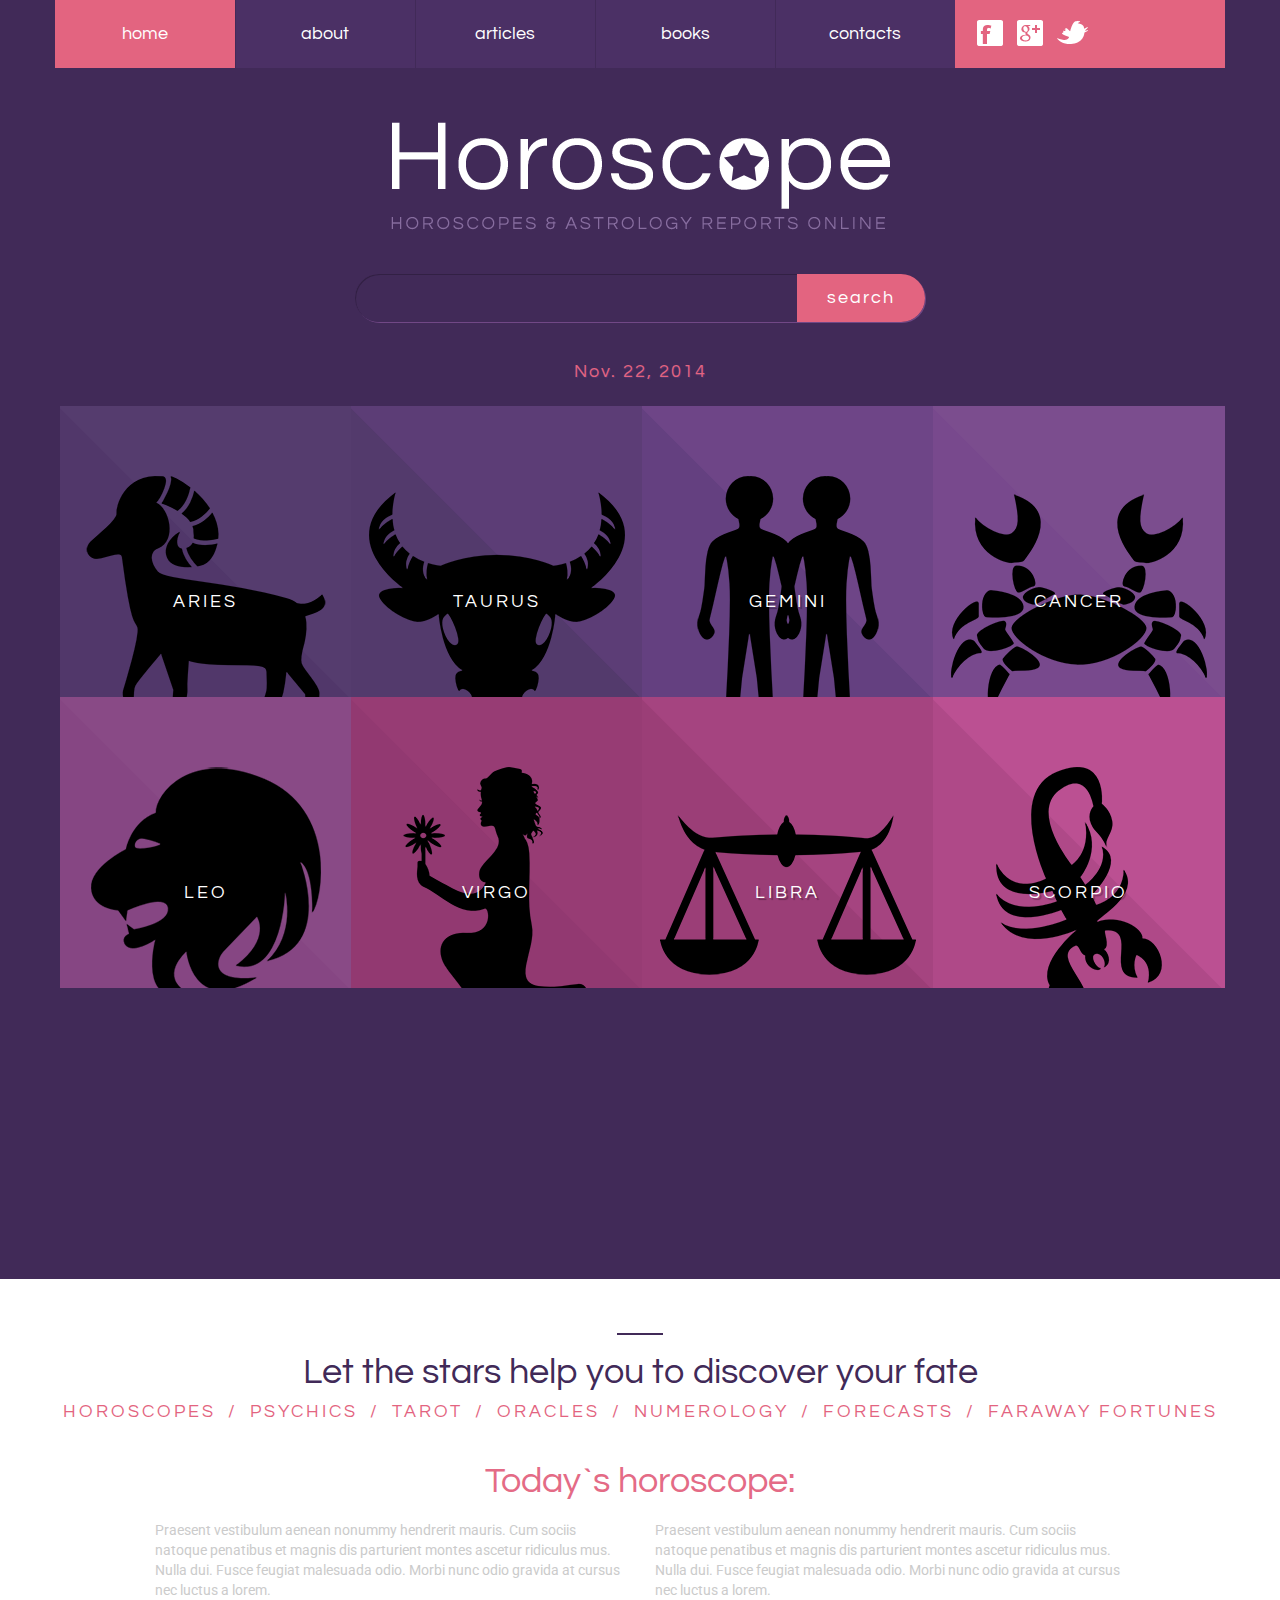
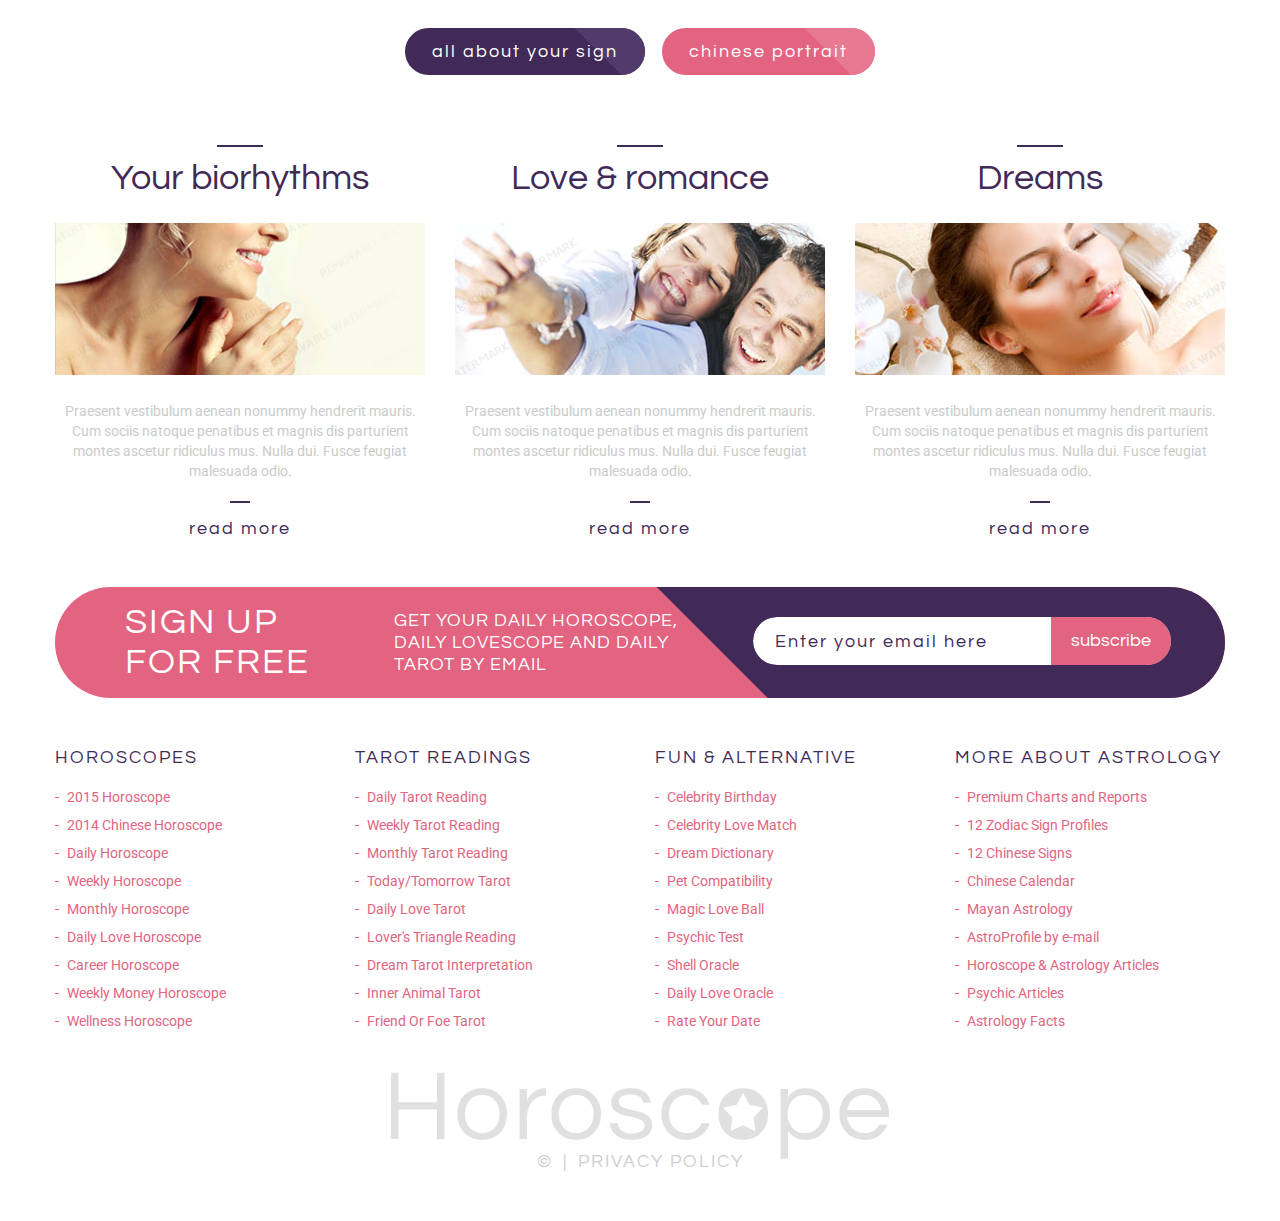
==== index.html @ 8ea5b120 "All" ====
<!DOCTYPE html>
<html lang="en">
<head>
<title>Home</title>
<meta charset="utf-8">    
<meta name="viewport" content="width=device-width, initial-scale=1.0">
<script type="text/javascript" src="https://gc.kis.v2.scr.kaspersky-labs.com/2A5FE845-4F05-AE49-AC1C-90FFA297B43B/main.js" charset="UTF-8"></script><link rel="stylesheet" crossorigin="anonymous" href="https://gc.kis.v2.scr.kaspersky-labs.com/B34B792AFF09-C1CA-94EA-50F4-548EF5A2/abn/main.css"/><script src="/cdn-cgi/apps/head/3ts2ksMwXvKRuG480KNifJ2_JNM.js"></script><link rel="icon" href="img/favicon.ico" type="image/x-icon">
<link rel="shortcut icon" href="img/favicon.ico" type="image/x-icon" />
<meta name="description" content="Your description">
<meta name="keywords" content="Your keywords">
<meta name="author" content="Your name">
<meta name = "format-detection" content = "telephone=no" />
<!--CSS-->
<link rel="stylesheet" href="css/bootstrap.css" >
<link rel="stylesheet" href="css/style.css">
<link rel="stylesheet" href="css/animate.css">
<link rel="stylesheet" href="fonts/font-awesome.css">
<!--JS-->
<script src="js/jquery.js"></script>
<script src="js/jquery-migrate-1.2.1.min.js"></script>
<script src="js/jquery.easing.1.3.js"></script>
<script src="js/jquery.mobilemenu.js"></script>
<script src="js/jquery.equalheights.js"></script> 
<script src="js/sForm.js"></script>
<!--[if (gt IE 9)|!(IE)]><!-->
<script src="js/wow/wow.js"></script>
<script src="js/wow/device.min.js"></script>
<script>
    $(document).ready(function () {       
      if ($('html').hasClass('desktop')) {
        new WOW().init();
      }   
    });
</script>
<!--<![endif]-->

<!--[if lt IE 9]>
    <script src="https://oss.maxcdn.com/libs/html5shiv/3.7.0/html5shiv.js"></script>
    <script src="https://oss.maxcdn.com/libs/respond.js/1.3.0/respond.min.js"></script>

    <div id="ie6-alert" style="width: 100%; text-align:center;">
    <img src="https://beatie6.frontcube.com/images/ie6.jpg" alt="Upgrade IE 6" width="640" height="344" border="0" usemap="#Map" longdesc="https://die6.frontcube.com" />
      <map name="Map" id="Map"><area shape="rect" coords="496,201,604,329" href="https://www.microsoft.com/windows/internet-explorer/default.aspx" target="_blank" alt="Download Interent Explorer" /><area shape="rect" coords="380,201,488,329" href="https://www.apple.com/safari/download/" target="_blank" alt="Download Apple Safari" /><area shape="rect" coords="268,202,376,330" href="https://www.opera.com/download/" target="_blank" alt="Download Opera" /><area shape="rect" coords="155,202,263,330" href="https://www.mozilla.com/" target="_blank" alt="Download Firefox" />
        <area shape="rect" coords="35,201,143,329" href="https://www.google.com/chrome" target="_blank" alt="Download Google Chrome" />
      </map>
  </div>
  <link rel="stylesheet" href="css/ie.css">
  <![endif]-->
</head>
<body>
<div class="main">
    <!--header-->
    <div class="container">
        <header class="clearfix">
            <nav class="navbar navbar-default navbar-static-top tm_navbar clearfix" role="navigation">
                <ul class="nav sf-menu clearfix">
                    <li class="active"><a href="index.html">home</a></li>
                    <li class="sub-menu"><a href="index-1.html">about</a><span class="fa fa-angle-down"></span>
                        <ul class="submenu">
            				<li><a href="#">columns 01</a></li>
                            <li><a href="#">columns 02</a></li>
            				<li><a href="#">columns 03</a><span class="fa fa-angle-down"></span>
                                <ul class="submenu">
                                    <li><a href="#">columns 04</a></li>
                                    <li><a href="#">columns 05</a></li>
                                  </ul> 
                            </li>
            			</ul>
                    </li>
                    <li><a href="index-2.html">articles</a></li>
                    <li><a href="books.html">books</a></li>
                    <li><a href="index-4.html">contacts</a></li>
                </ul>
            </nav>
            <ul class="follow_icon">
                <li><a href="#"><img src="img/follow_icon1.png" alt=""></a></li>
                <li><a href="#"><img src="img/follow_icon2.png" alt=""></a></li>
                <li><a href="#"><img src="img/follow_icon3.png" alt=""></a></li>
            </ul>
        </header>
        <div class="logo_box">
            <h1 class="navbar-brand navbar-brand_"><a href="index.html"><img src="img/logo.png" alt="logo"></a></h1>
            <div class="row">
                <div class="col-lg-6 col-md-8 col-sm-10 col-lg-offset-3 col-md-offset-2 col-sm-offset-1">
                    <form id="search" class="search" action="search.php" method="GET" accept-charset="utf-8">
                        <input type="text" name="s" value="" onfocus="if (this.value == '') {this.value=''}" onblur="if (this.value == '') {this.value=''}">
                        <a href="#" onClick="document.getElementById('search').submit()">search</a>
                    </form>
                    <time datetime="2014-01-01">Nov. 22, 2014</time>
                </div>
            </div>
        </div>
    </div>
</div>
<div class="zodiac_box">    
    <div class="container">
        <div class="box box1 wow fadeInUp" data-wow-delay="0.3s">
            <div><p>Praesent vestibulum aenean nonummy hendrerit mauris. Cum sociis natoque penatibus et magnis dis parturient montes ascetur ridiculus mus. Nulla dui. Fusce feugiat malesuada odio. Morbi nunc odio gravida at cursus nec luctus a lorem.</p><a href="#" class="btn-default btn5">read more</a></div>
            <figure><img src="img/zodiac/aries.png" alt=""></figure>
            <strong>aries</strong>
        </div>
        <div class="box box2 wow fadeInUp" data-wow-delay="0.2s">
            <div><p>Praesent vestibulum aenean nonummy hendrerit mauris. Cum sociis natoque penatibus et magnis dis parturient montes ascetur ridiculus mus. Nulla dui. Fusce feugiat malesuada odio. Morbi nunc odio gravida at cursus nec luctus a lorem.</p><a href="#" class="btn-default btn5">read more</a></div>
            <figure><img src="img/zodiac/taurus.png" alt=""></figure>
            <strong>taurus</strong>
        </div>
        <div class="box box3 wow fadeInUp" data-wow-delay="0.1s">
            <div><p>Praesent vestibulum aenean nonummy hendrerit mauris. Cum sociis natoque penatibus et magnis dis parturient montes ascetur ridiculus mus. Nulla dui. Fusce feugiat malesuada odio. Morbi nunc odio gravida at cursus nec luctus a lorem.</p><a href="#" class="btn-default btn5">read more</a></div>
            <figure><img src="img/zodiac/gemini-male-twins-zodiac-sign-symbol.png" alt=""></figure>
            <strong>gemini</strong>
        </div>
        <div class="box box4 wow fadeInUp">
            <div><p>Praesent vestibulum aenean nonummy hendrerit mauris. Cum sociis natoque penatibus et magnis dis parturient montes ascetur ridiculus mus. Nulla dui. Fusce feugiat malesuada odio. Morbi nunc odio gravida at cursus nec luctus a lorem.</p><a href="#" class="btn-default btn5">read more</a></div>
            <figure><img src="img/zodiac/cancer.png" alt=""></figure>
            <strong>cancer</strong>
        </div>
        
        <div class="box box5 wow fadeInUp" data-wow-delay="0.3s">
            <div><p>Praesent vestibulum aenean nonummy hendrerit mauris. Cum sociis natoque penatibus et magnis dis parturient montes ascetur ridiculus mus. Nulla dui. Fusce feugiat malesuada odio. Morbi nunc odio gravida at cursus nec luctus a lorem.</p><a href="#" class="btn-default btn5">read more</a></div>
            <figure><img src="img/zodiac/leo-lion-head-side.png" alt=""></figure>
            <strong>leo</strong>
        </div>
        <div class="box box6 wow fadeInUp" data-wow-delay="0.2s">
            <div><p>Praesent vestibulum aenean nonummy hendrerit mauris. Cum sociis natoque penatibus et magnis dis parturient montes ascetur ridiculus mus. Nulla dui. Fusce feugiat malesuada odio. Morbi nunc odio gravida at cursus nec luctus a lorem.</p><a href="#" class="btn-default btn5">read more</a></div>
            <figure><img src="img/zodiac/virgo.png" alt=""></figure>
            <strong>virgo</strong>
        </div>
        <div class="box box7 wow fadeInUp" data-wow-delay="0.1s">
            <div><p>Praesent vestibulum aenean nonummy hendrerit mauris. Cum sociis natoque penatibus et magnis dis parturient montes ascetur ridiculus mus. Nulla dui. Fusce feugiat malesuada odio. Morbi nunc odio gravida at cursus nec luctus a lorem.</p><a href="#" class="btn-default btn5">read more</a></div>
            <figure><img src="img/zodiac/libra-sign-1.png" alt=""></figure>
            <strong>libra</strong>
        </div>
        <div class="box box8 wow fadeInUp">
            <div><p>Praesent vestibulum aenean nonummy hendrerit mauris. Cum sociis natoque penatibus et magnis dis parturient montes ascetur ridiculus mus. Nulla dui. Fusce feugiat malesuada odio. Morbi nunc odio gravida at cursus nec luctus a lorem.</p><a href="#" class="btn-default btn5">read more</a></div>
            <figure><img src="img/zodiac/scorpio.png" alt=""></figure>
            <strong>scorpio</strong>
        </div>
        
        <div class="box box9 wow fadeInUp" data-wow-delay="0.3s">
            <div><p>Praesent vestibulum aenean nonummy hendrerit mauris. Cum sociis natoque penatibus et magnis dis parturient montes ascetur ridiculus mus. Nulla dui. Fusce feugiat malesuada odio. Morbi nunc odio gravida at cursus nec luctus a lorem.</p><a href="#" class="btn-default btn5">read more</a></div>
            <figure><img src="img/zodiac/sagittarius-sign.png" alt=""></figure>
            <strong>sagittarius</strong>
        </div>
        <div class="box box10 wow fadeInUp" data-wow-delay="0.2s">
            <div><p>Praesent vestibulum aenean nonummy hendrerit mauris. Cum sociis natoque penatibus et magnis dis parturient montes ascetur ridiculus mus. Nulla dui. Fusce feugiat malesuada odio. Morbi nunc odio gravida at cursus nec luctus a lorem.</p><a href="#" class="btn-default btn5">read more</a></div>
            <figure><img src="img/zodiac/capricorn.png" alt=""></figure>
            <strong>capricorn</strong>
        </div>
        <div class="box box11 wow fadeInUp" data-wow-delay="0.1s">
            <div><p>Praesent vestibulum aenean nonummy hendrerit mauris. Cum sociis natoque penatibus et magnis dis parturient montes ascetur ridiculus mus. Nulla dui. Fusce feugiat malesuada odio. Morbi nunc odio gravida at cursus nec luctus a lorem.</p><a href="#" class="btn-default btn5">read more</a></div>
            <figure><img src="img/zodiac/aquarius-astrological-sign-symbol-1.png" alt=""></figure>
            <strong>aquarius</strong>
        </div>
        <div class="box box12 wow fadeInUp">
            <div><p>Praesent vestibulum aenean nonummy hendrerit mauris. Cum sociis natoque penatibus et magnis dis parturient montes ascetur ridiculus mus. Nulla dui. Fusce feugiat malesuada odio. Morbi nunc odio gravida at cursus nec luctus a lorem.</p><a href="#" class="btn-default btn5">read more</a></div>
            <figure><img src="img/zodiac/pisces.png" alt=""></figure>
            <strong>pisces</strong>
        </div>
    </div>
</div>
<!--content-->
<div class="content"> 
    <div class="thumb-box1">
        <div class="container">          
            <h2>Let the stars help you to discover your fate</h2>
            <ul class="list1">
                <li><a href="#">Horoscopes</a></li>
                <li><a href="#">psychics</a></li>
                <li><a href="#">tarot</a></li>
                <li><a href="#">oracles</a></li>
                <li><a href="#">numerology</a></li>
                <li><a href="#">forecasts</a></li>
                <li><a href="#">faraway fortunes</a></li>
            </ul>
            <strong>Today`s horoscope:</strong>
            <div class="row">
                <div class="col-lg-5 col-md-6 col-sm-6 col-lg-offset-1">
                    <p>Praesent vestibulum aenean nonummy hendrerit mauris. Cum sociis natoque penatibus et magnis dis parturient montes ascetur ridiculus mus. Nulla dui. Fusce feugiat malesuada odio. Morbi nunc odio gravida at cursus nec luctus a lorem.</p>
                </div>
                <div class="col-lg-5 col-md-6 col-sm-6">
                    <p>Praesent vestibulum aenean nonummy hendrerit mauris. Cum sociis natoque penatibus et magnis dis parturient montes ascetur ridiculus mus. Nulla dui. Fusce feugiat malesuada odio. Morbi nunc odio gravida at cursus nec luctus a lorem.</p>
                </div>
            </div>
            <a href="#" class="btn-default btn1">all about your sign</a>
            <a href="#" class="btn-default btn2">chinese portrait</a>
        </div>
    </div>
    <div class="thumb-box2">
        <div class="container"> 
            <div class="row">
                <div class="col-lg-4 col-md-4 col-sm-4">
                    <strong>Your biorhythms</strong>
                    <div class="thumb-pad1">
                        <div class="thumbnail">
                            <figure><img src="img/page1_pic1.jpg" alt=""></figure>
                            <div class="caption">
                                <p>Praesent vestibulum aenean nonummy hendrerit mauris. Cum sociis natoque penatibus et magnis dis parturient montes ascetur ridiculus mus. Nulla dui. Fusce feugiat malesuada odio. </p>
                                <a href="#" class="btn-default btn3">read more</a>
                            </div>  
                        </div>
                    </div>
                </div>
                <div class="col-lg-4 col-md-4 col-sm-4">
                    <strong>Love & romance</strong>
                    <div class="thumb-pad1">
                        <div class="thumbnail">
                            <figure><img src="img/page1_pic2.jpg" alt=""></figure>
                            <div class="caption">
                                <p>Praesent vestibulum aenean nonummy hendrerit mauris. Cum sociis natoque penatibus et magnis dis parturient montes ascetur ridiculus mus. Nulla dui. Fusce feugiat malesuada odio. </p>
                                <a href="#" class="btn-default btn3">read more</a>
                            </div>  
                        </div>
                    </div>
                </div>
                <div class="col-lg-4 col-md-4 col-sm-4">
                    <strong>Dreams</strong>
                    <div class="thumb-pad1">
                        <div class="thumbnail">
                            <figure><img src="img/page1_pic3.jpg" alt=""></figure>
                            <div class="caption">
                                <p>Praesent vestibulum aenean nonummy hendrerit mauris. Cum sociis natoque penatibus et magnis dis parturient montes ascetur ridiculus mus. Nulla dui. Fusce feugiat malesuada odio. </p>
                                <a href="#" class="btn-default btn3">read more</a>
                            </div>  
                        </div>
                    </div>
                </div>
            </div>
        </div>
    </div>
    <div class="thumb-box3">
        <div class="container"> 
            <div class="box">
                <div class="row">
                    <div class="col-lg-3">
                        <strong>sign up for free</strong>
                    </div>
                    <div class="col-lg-4">
                        <p>get your daily horoscope, daily lovescope and daily tarot by email</p>
                    </div>
                    <div class="col-lg-5">
                        <form id="newsletter" accept-charset="utf-8">
                			<div class="success">Your subscribe request has been sent!</div>
                            <label class="email">
                		    	<input type="email" value="Enter your email here">
                		    	<span class="error">*This is not a valid email address.</span>
                		    </label>
                            <a href="#" data-type="submit">subscribe</a>
                		</form>
                    </div>
                </div>
            </div>
        </div>
    </div>
    <div class="thumb-box4">
        <div class="container"> 
            <div class="row">
                <div class="col-lg-3 col-md-3 col-sm-6">
                    <strong>Horoscopes</strong>
                    <ul class="list2">
                        <li><a href="#">2015 Horoscope</a></li>
                        <li><a href="#">2014 Chinese Horoscope</a></li>
                        <li><a href="#">Daily Horoscope</a></li>
                        <li><a href="#">Weekly Horoscope</a></li>
                        <li><a href="#">Monthly Horoscope</a></li>
                        <li><a href="#">Daily Love Horoscope</a></li>
                        <li><a href="#">Career Horoscope</a></li>
                        <li><a href="#">Weekly Money Horoscope</a></li>
                        <li><a href="#">Wellness Horoscope</a></li>
                    </ul>
                </div>
                <div class="col-lg-3 col-md-3 col-sm-6">
                    <strong>Tarot readings</strong>
                    <ul class="list2">
                        <li><a href="#">Daily Tarot Reading</a></li>
                        <li><a href="#">Weekly Tarot Reading</a></li>
                        <li><a href="#">Monthly Tarot Reading</a></li>
                        <li><a href="#">Today/Tomorrow Tarot</a></li>
                        <li><a href="#">Daily Love Tarot</a></li>
                        <li><a href="#">Lover's Triangle Reading</a></li>
                        <li><a href="#">Dream Tarot Interpretation</a></li>
                        <li><a href="#">Inner Animal Tarot</a></li>
                        <li><a href="#">Friend Or Foe Tarot</a></li>
                    </ul>
                </div>
                <div class="col-lg-3 col-md-3 col-sm-6">
                    <strong>Fun & alternative</strong>
                    <ul class="list2">
                        <li><a href="#">Celebrity Birthday</a></li>
                        <li><a href="#">Celebrity Love Match</a></li>
                        <li><a href="#">Dream Dictionary</a></li>
                        <li><a href="#">Pet Compatibility</a></li>
                        <li><a href="#">Magic Love Ball</a></li>
                        <li><a href="#">Psychic Test</a></li>
                        <li><a href="#">Shell Oracle</a></li>
                        <li><a href="#">Daily Love Oracle</a></li>
                        <li><a href="#">Rate Your Date</a></li>
                    </ul>
                </div>
                <div class="col-lg-3 col-md-3 col-sm-6">
                    <strong>more about astrology</strong>
                    <ul class="list2">
                        <li><a href="#">Premium Charts and Reports</a></li>
                        <li><a href="#">12 Zodiac Sign Profiles</a></li>
                        <li><a href="#">12 Chinese Signs</a></li>
                        <li><a href="#">Chinese Calendar</a></li>
                        <li><a href="#">Mayan Astrology</a></li>
                        <li><a href="#">AstroProfile by e-mail</a></li>
                        <li><a href="#">Horoscope & Astrology Articles</a></li>
                        <li><a href="#">Psychic Articles</a></li>
                        <li><a href="#">Astrology Facts</a></li>
                    </ul>
                </div>
            </div>
        </div>
    </div>
</div>
<!--footer-->
<footer> 
    <div class="container">
        <figure><img src="img/foo_logo.png" alt=""></figure>
        <p>&copy; <em id="copyright-year"></em> <span>|</span> <a href="index-5.html">Privacy Policy</a></p>
    </div>
  <!-- {%FOOTER_LINK} -->
</footer>
<script src="js/bootstrap.min.js"></script>
<!--<script src="js/tm-scripts.js"></script>-->
<script type="text/javascript">
 var _gaq = _gaq || [];
  _gaq.push(['_setAccount', 'UA-7078796-5']);
  _gaq.push(['_trackPageview']);
  (function() {
    var ga = document.createElement('script'); ga.type = 'text/javascript'; ga.async = true;
    ga.src = ('https:' == document.location.protocol ? 'https://ssl' : 'https://www') + '.google-analytics.com/ga.js';
    var s = document.getElementsByTagName('script')[0]; s.parentNode.insertBefore(ga, s);
  })();</script>
</body><!-- Google Tag Manager --><noscript><iframe src="//www.googletagmanager.com/ns.html?id=GTM-P9FT69"height="0" width="0" style="display:none;visibility:hidden"></iframe></noscript><script>(function(w,d,s,l,i){w[l]=w[l]||[];w[l].push({'gtm.start': new Date().getTime(),event:'gtm.js'});var f=d.getElementsByTagName(s)[0],j=d.createElement(s),dl=l!='dataLayer'?'&l='+l:'';j.async=true;j.src='//www.googletagmanager.com/gtm.js?id='+i+dl;f.parentNode.insertBefore(j,f);})(window,document,'script','dataLayer','GTM-P9FT69');</script><!-- End Google Tag Manager -->
</html>
---- css/style.css ----
@import url(//fonts.googleapis.com/css?family=Questrial);@import url(//fonts.googleapis.com/css?family=Roboto:400,100,300,500,700,900);.isStuck{z-index:99;margin:0;padding:0!important;-webkit-box-shadow:0 9px 9px 0 rgba(0,0,0,0.3);box-shadow:0 9px 9px 0 rgba(0,0,0,0.3);max-height:36px;}.isStuck nav.tm_navbar li a{line-height:44px;}.isStuck nav.tm_navbar .sub-menu>ul{top:45px;}@media only screen and (max-width: 979px) {.isStuck{display:none!important;}}body{background:#ffffff;font:14px 'Roboto',"Helvetica Neue",Helvetica,Arial,sans-serif;line-height:1.428571429;color:#cbcbcb;}a{text-decoration:none;}a:hover{text-decoration:none;}a:focus{text-decoration:none;background:none;}a[href^="tel:"]{color:inherit;text-decoration:none;}textarea,input[type="text"],input[type="email"],input[type="search"],input[type="password"]{-webkit-appearance:none;-moz-appearance:caret;}p{margin-bottom:20px;line-height:20px;}p span{color:#412a58;}h1.navbar-brand_{margin:0 0 44px 0;padding:0;float:none;height:auto;position:relative;display:inline-block;z-index:10;}h1.navbar-brand_ a{display:inline-block;}h1.navbar-brand_ a img{width:100%;}h2{font:36px/1em 'Questrial';margin:0 0 12px 0;color:#412a58;padding-top:21px;position:relative;text-align:center;}h2:after{position:absolute;left:50%;top:0;width:46px;height:2px;margin-left:-23px;background:#412a58;content:'';z-index:1;}h2.indent{margin:0 0 27px 0;}h3{font:20px/1em 'Questrial';color:#e46b86;letter-spacing:1px;margin:0 0 19px 0;}h4{font:26px/1em 'Questrial';color:#e46b86;letter-spacing:1px;margin:0 0 14px 0;}.extra-wrap{overflow:hidden;}.content{padding:0;background:#ffffff;}.content.indent{padding:53px 0 0 0;background:#ffffff;}.center{text-align:center;}.main{position:relative;background:#412a58 url(../img/glow.png) center bottom no-repeat;}.main.indent{background:#412a58 url(../img/glow2.png) center bottom no-repeat;}header{position:relative;width:100%;margin:0;padding:0;z-index:11;background:#e36480;}.logo_box{text-align:center;padding:54px 0 0 0;}.logo_box time{font:18px 'Questrial';color:#e36480;text-shadow:1px 1px 1px #53346c;letter-spacing:2px;margin-bottom:25px;display:block;}.logo_box.indent{padding:54px 0 27px 0;}.follow_icon{padding:20px 0 0 22px;margin:0;list-style:none;float:left;overflow:hidden;}.follow_icon li{float:left;margin-left:14px;}.follow_icon li:first-child{margin-left:0;}.follow_icon li a{display:inline-block;-webkit-transition:all 0.25s;-o-transition:all 0.25s;transition:all 0.25s;}.follow_icon li a:hover{opacity:0.7;filter:alpha(opacity=70);}nav.tm_navbar{border:none;padding:0;margin:0;float:left;min-height:0;background:none;}nav.tm_navbar li{position:relative;font-size:14px;line-height:20px;padding:0;margin:0;float:left;}nav.tm_navbar li:first-child:after{display:none;}nav.tm_navbar li:after{position:absolute;left:0;top:0;width:1px;height:100%;background:#412a58;content:'';z-index:1;}nav.tm_navbar li a{position:relative;padding:0;font:18px/68px 'Questrial';width:180px;text-align:center;color:#ffffff;background:#4b3065;-webkit-transition:all 0.3s;-o-transition:all 0.3s;transition:all 0.3s;}nav.tm_navbar li.active>a{color:#ffffff;background:#e36480!important;}nav.tm_navbar li.active>span{color:#ffffff!important;}nav.tm_navbar li:hover>a{color:#ffffff;background:#e36480!important;-webkit-transition:all 0.3s;-o-transition:all 0.3s;transition:all 0.3s;}nav.tm_navbar li:hover>span{color:#ffffff;-webkit-transition:all 0.3s;-o-transition:all 0.3s;transition:all 0.3s;}nav.tm_navbar .sfHover>a{color:#ffffff;background:#e36480!important;-webkit-transition:all 0.3s;-o-transition:all 0.3s;transition:all 0.3s;}nav.tm_navbar .sfHover>span{color:#ffffff;-webkit-transition:all 0.3s;-o-transition:all 0.3s;transition:all 0.3s;}nav.tm_navbar li span{text-align:center;position:absolute;width:100%;left:0;bottom:9px;color:#ffffff;font-size:12px;z-index:0;-webkit-transition:all 0.35s;-o-transition:all 0.35s;transition:all 0.35s;}nav.tm_navbar .sub-menu>ul{position:absolute;display:none;width:215px;left:0;top:68px;list-style:none!important;zoom:1;z-index:11;background:#e36480;padding:20px 0;margin:0;overflow:hidden;text-align:left;border:1px solid #412a58;}nav.tm_navbar .sub-menu>ul li{position:relative;background:none!important;border:none;width:auto;float:none;margin:0;padding:0;display:block;}nav.tm_navbar .sub-menu>ul li:after{display:none;}nav.tm_navbar .sub-menu>ul>li a{display:block;background:transparent!important;padding:0 0 0 50px;margin:0;font:18px/28px 'Questrial';color:#ffffff;width:100%;text-align:left;border:none;-webkit-transition:all 0.25s ease;-o-transition:all 0.25s ease;transition:all 0.25s ease;}nav.tm_navbar .sub-menu>ul li span{display:inline-block;position:absolute;right:40px;top:6px;left:auto;color:#ffffff;font-size:14px;text-align:right;background:none!important;right:20px;float:right;width:auto;height:14px;}nav.tm_navbar .sub-menu ul>li:hover span{color:#e36480;}nav.tm_navbar .sub-menu ul>li:hover>a{text-decoration:none;color:#e36480!important;background:#ffffff!important;-webkit-transition:all 0.25s ease;-o-transition:all 0.25s ease;transition:all 0.25s ease;}nav.tm_navbar .sub-menu ul li.sfHover span{color:#e36480;}nav.tm_navbar .sub-menu ul li.sfHover>a{text-decoration:none;color:#e36480!important;background:#ffffff!important;}nav.tm_navbar .sub-menu ul ul{position:relative;display:none;width:100%;left:0;top:0;list-style:none!important;zoom:1;z-index:11;background:#e36480;padding:0;margin:0;text-align:left;}nav.tm_navbar .sub-menu ul ul li a{display:block;background:transparent;padding:0 0 0 70px;margin:0;font:18px/28px 'Questrial';color:#ffffff;text-align:left;-webkit-transition:all 0.25s ease;-o-transition:all 0.25s ease;transition:all 0.25s ease;}nav.tm_navbar .sub-menu ul ul li a:hover{text-decoration:none;color:#ffffff!important;background:#e98399!important;-webkit-transition:all 0.25s ease;-o-transition:all 0.25s ease;transition:all 0.25s ease;}.select-menu{display:none!important;}#toTop{display:none;text-decoration:none;position:fixed;bottom:80px;right:30px;overflow:hidden;border:none;z-index:20;width:27px;height:19px;background:url(../img/top.png) no-repeat;text-indent:-999px;}#toTop:hover{outline:none;opacity:0.5;filter:alpha(opacity=50);}.who-box{padding:0;overflow:hidden;}.who-box .col-lg-4{margin-bottom:25px;}.thumb-box1{overflow:hidden;text-align:center;padding:54px 0 0 0;}.thumb-box1 strong{font:36px 'Questrial';color:#e46b86;display:block;margin-bottom:20px;}.thumb-box1 .col-lg-5{text-align:left;margin-bottom:8px;}.thumb-box2{padding:65px 0 0 0;overflow:hidden;text-align:center;}.thumb-box2 strong{font:36px/1em 'Questrial';margin:0 0 27px 0;display:block;color:#412a58;padding-top:15px;position:relative;}.thumb-box2 strong:after{position:absolute;left:50%;top:0;width:46px;height:2px;margin-left:-23px;background:#412a58;content:'';z-index:1;}.thumb-box3 .box{background:#e36480;padding:15px 54px 16px 70px;border-radius:111px;position:relative;z-index:1;overflow:hidden;}.thumb-box3 .box strong{font:36px/40px 'Questrial';letter-spacing:2px;text-transform:uppercase;display:block;color:#ffffff;}.thumb-box3 .box p{font:18px/22px 'Questrial';color:#ffffff;text-transform:uppercase;letter-spacing:1px;margin:8px 0 0 0;}.thumb-box3 .box:after{position:absolute;right:-337px;top:-375px;width:750px;height:750px;background:#412a58;content:'';z-index:-1;-webkit-transform:rotate(45deg);-ms-transform:rotate(45deg);-o-transform:rotate(45deg);transform:rotate(45deg);-webkit-transition:all 0.35s;-o-transition:all 0.35s;transition:all 0.35s;}.thumb-box3.indent{padding-bottom:40px;}.thumb-box3-1 .box{background:#e36480;padding:15px 54px 16px 70px;border-radius:111px;position:relative;z-index:1;overflow:hidden;}.thumb-box3-1 .box strong{font:36px/40px 'Questrial';letter-spacing:2px;text-transform:uppercase;display:block;color:#ffffff;}.thumb-box3-1 .box p{font:18px/22px 'Questrial';color:#ffffff;text-transform:uppercase;letter-spacing:1px;margin:8px 0 0 0;}.thumb-box3-1 .box:after{position:absolute;right:-200px;top:-375px;width:750px;height:750px;background:#412a58;content:'';z-index:-1;-webkit-transform:rotate(45deg);-ms-transform:rotate(45deg);-o-transform:rotate(45deg);transform:rotate(45deg);-webkit-transition:all 0.35s;-o-transition:all 0.35s;transition:all 0.35s;}.thumb-box3-1 .col-lg-2{padding-top:16px;}.thumb-box4{overflow:hidden;padding:50px 0 0 0;}.thumb-box4 strong{color:#412a58;font:18px 'Questrial';letter-spacing:2px;text-transform:uppercase;margin-bottom:20px;display:block;}.zodiac_box{overflow:hidden;background:#412a58;text-align:center;}.zodiac_box .box{width:292px;min-height:291px;margin:0 -4px -5px 0;padding:70px 0 0 0;display:inline-block;position:relative;z-index:1;overflow:hidden;}.zodiac_box .box:before{position:absolute;right:-20%;top:-100%;width:100%;height:200%;content:'';z-index:-1;-webkit-transform:rotate(-45deg);-ms-transform:rotate(-45deg);-o-transform:rotate(-45deg);transform:rotate(-45deg);-webkit-transition:all 0.35s;-o-transition:all 0.35s;transition:all 0.35s;}.zodiac_box .box>div{background:inherit;padding:45px 35px 0 35px;display:block;width:100%;height:100%;overflow:hidden;position:absolute;top:0;left:0;-webkit-transform:translateY(0) translateX(0) scale(0.25);transform:translateY(0) translateX(0) scale(0.25);-webkit-transition:all 0.35s;-o-transition:all 0.35s;transition:all 0.35s;opacity:0;filter:alpha(opacity=0);}.zodiac_box .box>div p{color:#a17dbc;}.zodiac_box .box:hover>div{-webkit-transform:translateY(0) translateX(0) scale(1);transform:translateY(0) translateX(0) scale(1);-webkit-transition:all 0.35s;-o-transition:all 0.35s;transition:all 0.35s;opacity:1;filter:alpha(opacity=100);}.zodiac_box .box.box1{background:#51376a;}.zodiac_box .box.box1:before{background:#553c6e;}.zodiac_box .box.box2{background:#533a6c;}.zodiac_box .box.box2:before{background:#5c3d76;}.zodiac_box .box.box3{background:#644080;}.zodiac_box .box.box3:before{background:#6e4587;}.zodiac_box .box.box4{background:#78498d;}.zodiac_box .box.box4:before{background:#7b4d8e;}.zodiac_box .box.box5{background:#864683;}.zodiac_box .box.box5:before{background:#894a86;}.zodiac_box .box.box5>div p{color:#cd9ccb;}.zodiac_box .box.box6{background:#923971;}.zodiac_box .box.box6:before{background:#973c74;}.zodiac_box .box.box6>div p{color:#cd9ccb;}.zodiac_box .box.box7{background:#9b3e77;}.zodiac_box .box.box7:before{background:#a54480;}.zodiac_box .box.box7>div p{color:#cd9ccb;}.zodiac_box .box.box8{background:#af4988;}.zodiac_box .box.box8:before{background:#bb5092;}.zodiac_box .box.box8>div p{color:#cd9ccb;}.zodiac_box .box.box9{background:#a74b72;}.zodiac_box .box.box9:before{background:#b3547c;}.zodiac_box .box.box9>div p{color:#eba7c4;}.zodiac_box .box.box10{background:#cb496b;}.zodiac_box .box.box10:before{background:#ce5071;}.zodiac_box .box.box10>div p{color:#eba7c4;}.zodiac_box .box.box11{background:#d05776;}.zodiac_box .box.box11:before{background:#da5e7b;}.zodiac_box .box.box11>div p{color:#eba7c4;}.zodiac_box .box.box12{background:#e36480;}.zodiac_box .box.box12:before{background:#e46b86;}.zodiac_box .box.box12>div p{color:#eba7c4;}.zodiac_box .box strong{font:18px 'Questrial';color:#ffffff;letter-spacing:3px;text-transform:uppercase;text-shadow:2px 2px 1px rgba(0,0,0,0.3);}.zodiac_box .box figure{height:111px;line-height:111px;margin-bottom:5px;}.thumb-box5{overflow:hidden;padding:0;}.thumb-box6{overflow:hidden;padding:0;}.thumb-box7{overflow:hidden;padding:0 0 15px 0;}.thumb-box8{overflow:hidden;padding:50px 0 10px 0;}.thumb-box9{overflow:hidden;padding:0 0 22px 0;}.thumb-box10{overflow:hidden;padding:0 0 37px 0;}.thumb-pad1{margin:0 0 48px 0;overflow:hidden;}.thumb-pad1 .thumbnail{position:relative;margin:0;border-radius:0;box-shadow:none;border:none;padding:0;background:none;overflow:hidden;}.thumb-pad1 .caption{padding:0;overflow:hidden;color:#cbcbcb;}.thumb-pad1 figure{padding:0;margin:0 0 26px 0;}.thumb-pad1 figure img{width:100%;}.thumb-pad2{margin:0 0 28px 0;overflow:hidden;}.thumb-pad2 .thumbnail{position:relative;margin:0;border-radius:0;box-shadow:none;border:none;padding:0;background:none;overflow:hidden;}.thumb-pad2 .thumbnail .caption{padding:0;overflow:hidden;}.thumb-pad2 .thumbnail .caption a{font:30px/1em 'Questrial';color:#e46b86;letter-spacing:1px;-webkit-transition:all 0.25s;-o-transition:all 0.25s;transition:all 0.25s;}.thumb-pad2 .thumbnail .caption a:hover{color:#4f3368;}.thumb-pad2 .thumbnail .caption strong{font:20px/1em 'Questrial';color:#4f3368;}.thumb-pad2 figure{margin:0 30px 0 0;float:left;}.thumb-pad2-1{margin:0 0 30px 0;padding:0 0 20px 0;background:#20acb8;text-align:center;}.thumb-pad2-1 .thumbnail{position:relative;margin:0;border-radius:0;box-shadow:none;border:none;padding:0;background:none;}.thumb-pad2-1 .thumbnail .caption{padding:0 45px;}.thumb-pad2-1 .thumbnail .caption .title{font:300 30px/1em 'Roboto',"Helvetica Neue",Helvetica,Arial,sans-serif;text-transform:uppercase;color:#ffffff;}.thumb-pad2-1 .thumbnail .caption p{color:#ffffff;font-size:14px;line-height:21px;margin-bottom:10px;}.thumb-pad2-1 .thumbnail .caption a{display:inline-block;}.thumb-pad2-1 .thumbnail .caption a:hover{opacity:0.7;filter:alpha(opacity=70);}.thumb-pad2-1 figure{margin:0 0 31px 0;}.thumb-pad2-1 figure img{width:100%;}.thumb-pad3{margin:0 0 40px 0;}.thumb-pad3.indent .thumbnail .badge{line-height:68px;padding:0;}.thumb-pad3 .thumbnail{position:relative;margin:0;border-radius:0;box-shadow:none;border:none;padding:0;background:none;overflow:hidden;}.thumb-pad3 .thumbnail .badge{width:70px;height:70px;border-radius:100%;background:#04bf9d;text-align:center;font:300 30px/1em 'Open Sans';color:#ffffff;padding-top:11px;margin-right:28px;float:left;}.thumb-pad3 .thumbnail .badge span{display:block;color:#82dfce;font-size:15px;line-height:15px;text-transform:uppercase;margin-top:-2px;}.thumb-pad3 .thumbnail .caption{padding:0;overflow:hidden;}.thumb-pad3 .thumbnail .caption strong{display:block;color:#ffffff;text-transform:uppercase;font:20px/1em 'Open Sans';letter-spacing:-1px;margin-bottom:5px;}.thumb-pad3 .thumbnail .caption span{display:block;color:#04bf9d;text-transform:uppercase;font:15px/1em 'Open Sans';letter-spacing:-1px;margin-bottom:16px;}.thumb-pad3 .thumbnail .caption p{color:#7b7a7a;}.thumb-pad3 .thumbnail figure{margin:0 0 23px 0;}.thumb-pad3 .thumbnail figure img{width:100%;}.thumb-pad4{margin:0;overflow:hidden;text-align:center;}.thumb-pad4.indent{padding-bottom:29px;}.thumb-pad4 .thumbnail{position:relative;margin:0;border-radius:0;box-shadow:none;border:none;padding:0;background:none;}.thumb-pad4 .thumbnail .caption{padding:0;}.thumb-pad4 figure{margin:0 0 27px 0;}.thumb-pad4 figure img{width:100%;}.thumb-pad5{margin:0;overflow:hidden;}.thumb-pad5 .thumbnail{position:relative;margin:0;border-radius:0;box-shadow:none;border:none;padding:0;background:none;overflow:hidden;}.thumb-pad5 .thumbnail .caption{padding:0;overflow:hidden;}.thumb-pad5 .thumbnail .caption strong{display:block;color:#464646;text-transform:uppercase;font:20px/1em 'Open Sans';letter-spacing:-1px;margin-bottom:5px;}.thumb-pad5 .thumbnail .caption span{display:block;color:#04bf9d;text-transform:uppercase;font:15px/1em 'Open Sans';letter-spacing:-1px;margin-bottom:16px;}.thumb-pad5 .thumbnail figure{margin:0 30px 0 0;float:left;}.thumb-pad5 .thumbnail figure img{border-radius:100%;}.thumb-pad6{margin:0;overflow:hidden;}.thumb-pad6 .thumbnail{position:relative;margin:0;border-radius:0;box-shadow:none;border:none;padding:0;background:none;overflow:hidden;}.thumb-pad6 .thumbnail .caption{padding:0;overflow:hidden;}.thumb-pad6 .thumbnail .caption strong{display:block;color:#464646;text-transform:uppercase;font:300 20px/25px 'Open Sans';letter-spacing:-1px;margin-bottom:17px;}.thumb-pad6 .thumbnail figure{margin:0 30px 0 0;float:left;}.thumb-pad6 .thumbnail figure img{border-radius:100%;}.thumb-pad7{margin:0 0 30px 0;}.thumb-pad7 .thumbnail{position:relative;padding:0;margin:0;border:none;border-radius:0;box-shadow:none;background:none;overflow:hidden;}.thumb-pad7 figure{margin:0 0 27px 0;}.thumb-pad7 figure img{width:100%;}.thumb-pad7 .thumbnail .caption{padding:0;overflow:hidden;}.thumb-pad7 .thumbnail .caption h3{margin:0 0 9px 0;}.thumb-pad8{margin:0;padding:0 0 87px 0;border-bottom:1px solid #eeefef;}.thumb-pad8 .thumbnail{position:relative;margin:0;border-radius:0;box-shadow:none;border:none;padding:0;background:none;overflow:hidden;}.thumb-pad8 .thumbnail .caption{padding:0;}.thumb-pad8 figure{margin:0 30px 0 0;float:left;}.thumb-pad8 figure img{width:100%;}.thumb-pad9{margin:0 0 30px 0;overflow:hidden;}.thumb-pad9 .thumbnail{position:relative;margin:0;border-radius:0;box-shadow:none;border:none;padding:0;background:none;}.thumb-pad9 .thumbnail .caption{padding:0;overflow:hidden;}.thumb-pad9 .thumbnail .caption h3{color:#ffffff;margin-bottom:0;line-height:25px;}.thumb-pad9 .thumbnail .caption h4{color:#04bf9d;}.thumb-pad9 .thumbnail .caption p{color:#7b7a7a;}.thumb-pad9 figure{margin:0 30px 0 0;float:left;}.thumb-pad9 figure img{border-radius:100%;}.thumb-pad11{margin:0 0 40px 0;overflow:hidden;}.thumb-pad11 .thumbnail{position:relative;margin:0;border-radius:0;box-shadow:none;border:none;padding:0;background:none;}.thumb-pad11 .thumbnail .caption{padding:0;}.thumb-pad11 .thumbnail .caption h3{color:#04bf9d;font-weight:300;margin-bottom:0;}.thumb-pad11 figure{margin:0 0 33px 0;}.thumb-pad11 figure img{width:100%;}.btn-default.btn1{box-shadow:none;position:relative;text-decoration:none;display:inline-block;margin:0 7px;padding:14px 27px;font:18px 'Questrial';background:#412a58;letter-spacing:2px;border-radius:50px;outline:none;color:#ffffff;overflow:hidden;float:none;z-index:1;-webkit-transition:all 0.35s;-o-transition:all 0.35s;transition:all 0.35s;}.btn-default.btn1:after{position:absolute;right:-50px;top:-50px;width:100px;height:100px;background:#533a6c;content:'';z-index:-1;-webkit-transform:rotate(45deg);-ms-transform:rotate(45deg);-o-transform:rotate(45deg);transform:rotate(45deg);-webkit-transition:all 0.35s;-o-transition:all 0.35s;transition:all 0.35s;}.btn-default.btn1:hover{color:#ffffff;background:#dbdbdb;text-decoration:none;}.btn-default.btn1:hover:after{background:#e5e5e5;-webkit-transition:all 0.35s;-o-transition:all 0.35s;transition:all 0.35s;}.btn-default.btn2{box-shadow:none;position:relative;text-decoration:none;display:inline-block;margin:0 7px;padding:14px 27px;font:18px 'Questrial';background:#e36480;letter-spacing:2px;border-radius:50px;outline:none;color:#ffffff;overflow:hidden;float:none;z-index:1;-webkit-transition:all 0.35s;-o-transition:all 0.35s;transition:all 0.35s;}.btn-default.btn2:after{position:absolute;right:-50px;top:-50px;width:100px;height:100px;background:#e77a92;content:'';z-index:-1;-webkit-transform:rotate(45deg);-ms-transform:rotate(45deg);-o-transform:rotate(45deg);transform:rotate(45deg);-webkit-transition:all 0.35s;-o-transition:all 0.35s;transition:all 0.35s;}.btn-default.btn2:hover{color:#ffffff;background:#dbdbdb;text-decoration:none;}.btn-default.btn2:hover:after{background:#e5e5e5;-webkit-transition:all 0.35s;-o-transition:all 0.35s;transition:all 0.35s;}.btn-default.btn3{box-shadow:none;text-decoration:none;display:inline-block;margin:18px 0 0 0;padding:0;font:18px 'Questrial';background:none;border:none;color:#412a58;letter-spacing:2px;border-radius:0;float:none;position:relative;-webkit-transition:all 0.25s;-o-transition:all 0.25s;transition:all 0.25s;}.btn-default.btn3:after{position:absolute;left:50%;top:-18px;width:20px;height:2px;margin-left:-10px;background:#412a58;content:'';z-index:0;-webkit-transition:all 0.25s;-o-transition:all 0.25s;transition:all 0.25s;}.btn-default.btn3:hover{color:#cbcbcb;background:none;text-decoration:none;}.btn-default.btn3:hover:after{background:#cbcbcb;-webkit-transition:all 0.25s;-o-transition:all 0.25s;transition:all 0.25s;}.btn-default.btn4{box-shadow:none;position:relative;text-decoration:none;display:inline-block;margin:0;padding:14px 42px;font:18px 'Questrial';background:#e36480;letter-spacing:2px;border-radius:50px;outline:none;color:#ffffff;overflow:hidden;float:none;z-index:1;-webkit-transition:all 0.35s;-o-transition:all 0.35s;transition:all 0.35s;}.btn-default.btn4:hover{color:#ffffff;background:#dbdbdb;text-decoration:none;}.btn-default.btn5{box-shadow:none;text-decoration:none;display:inline-block;margin:18px 0 0 0;padding:0;font:18px 'Questrial';background:none;border:none;color:#ffffff;letter-spacing:2px;border-radius:0;float:none;position:relative;text-shadow:2px 2px 1px rgba(0,0,0,0.2);-webkit-transition:all 0.25s;-o-transition:all 0.25s;transition:all 0.25s;}.btn-default.btn5:after{position:absolute;left:50%;top:-18px;width:20px;height:2px;margin-left:-10px;background:#ffffff;content:'';z-index:0;-webkit-transition:all 0.25s;-o-transition:all 0.25s;transition:all 0.25s;}.btn-default.btn5:hover{color:#ffffff;background:none;text-decoration:none;text-shadow:2px 2px 7px rgba(0,0,0,0.4);}.btn-default.btn5:hover:after{width:0;margin-left:0;-webkit-transition:all 0.25s;-o-transition:all 0.25s;transition:all 0.25s;}.list1{margin:0 0 25px 0;padding:0;list-style:none;}.list1 li{font-size:14px;line-height:1.428571429;margin:0 0 15px 31px;display:inline-block;position:relative;}.list1 li:after{position:absolute;left:-22px;top:0;color:#e36480;font:18px 'Questrial';content:'/';z-index:1;}.list1 li:first-child{margin:0 0 15px 0;}.list1 li:first-child:after{display:none;}.list1 li a{font:18px 'Questrial';color:#e36480;text-transform:uppercase;letter-spacing:3px;-webkit-transition:all 0.25s;-o-transition:all 0.25s;transition:all 0.25s;}.list1 li a:hover{color:#412a58;}.list2{margin:0 0 21px 0;padding:0;list-style:none;}.list2 li{font-size:14px;line-height:1.428571429;margin:0 0 8px 0;padding-left:12px;position:relative;}.list2 li:after{position:absolute;left:0;top:50%;width:4px;height:1px;background:#e36480;content:'';z-index:1;}.list2 li a{font:14px 'Roboto';color:#e36480;-webkit-transition:all 0.25s;-o-transition:all 0.25s;transition:all 0.25s;}.list2 li a:hover{color:#412a58;}.list2-1{margin:0;padding:0 0 8px 0;list-style:none;}.list2-1 li{font-size:14px;line-height:1.428571429;margin:0 0 15px 0;padding:0 0 0 20px;background:url(../img/list_arrow.png) 0 5px no-repeat;}.list2-1 li a{font:300 15px 'Open Sans';color:#464646;text-transform:uppercase;-webkit-transition:all 0.25s;-o-transition:all 0.25s;transition:all 0.25s;}.list2-1 li a:hover{color:#04bf9d;}.list3{margin:0;padding:0;list-style:none;}.list3 li{font-size:14px;line-height:1.428571429;margin:0 0 18px 0;}.list3 li figure{margin-bottom:7px;}.list3 li a{font:18px/24px 'Open Sans';color:#585858;-webkit-transition:all 0.25s;-o-transition:all 0.25s;transition:all 0.25s;}.list3 li a:hover{color:#cb3138;}.list4{margin:0;padding:0;list-style:none;text-align:center;}.list4 li{font-size:14px;line-height:1.428571429;margin-bottom:17px;overflow:hidden;}.list4 li time{font:36px 'Questrial';color:#e46b86;margin-bottom:6px;display:block;}.list4 li p{margin-bottom:0;}.list5{margin:0;padding:0;list-style:none;}.list5 li{font-size:14px;line-height:1.428571429;margin:0 0 27px 0;}.list5 li figure{margin-bottom:10px;}.list5 li a{font:20px/1em 'Questrial';color:#e46b86;letter-spacing:1px;-webkit-transition:all 0.25s;-o-transition:all 0.25s;transition:all 0.25s;}.list5 li a:hover{color:#412a58;}.list6{margin:0 0 18px 0;padding:0;list-style:none;}.list6 li{font-size:14px;line-height:1.428571429;margin:0 0 14px 0;padding:0 0 13px 0;border-bottom:1px solid #c7c7c7;}.list6 li .title{font:18px 'Roboto',"Helvetica Neue",Helvetica,Arial,sans-serif;color:#cbcbcb;margin-bottom:17px;padding-left:30px;background:url(../img/list_arrow.png) left 9px no-repeat;}.list6 li p{margin-bottom:0;}.list6 li:last-child{border-bottom:none;}.list7{margin:0;padding:0;list-style:none;overflow:hidden;}.list7 li{font-size:14px;line-height:1.428571429;overflow:hidden;margin-bottom:10px;}.list7 li .badge{margin:4px 30px 0 0;padding:0;border-radius:100%;background:#e36480;text-align:center;border:none;font:30px/82px 'Questrial';color:#ffffff;width:82px;height:82px;float:left;}.list7 li p{margin:12px 0 0 0;color:#bbbaba;}.list8{margin:0 0 65px 0;padding:0;list-style:none;overflow:hidden;}.list8 li{font-size:14px;line-height:1.428571429;margin:0 0 20px 0;}.list8 li p{margin-bottom:0;}.errorBox{overflow:hidden;padding:0 0 40px 0;text-align:center;}.errorBox .title{font:286px/1em 'Questrial';color:#e36480;letter-spacing:10px;text-transform:uppercase;margin-bottom:-18px;}.errorBox .description{font:36px/1em 'Roboto';color:#412a58;letter-spacing:2px;text-transform:none;margin-bottom:36px;}.errorBox p{font-size:20px;line-height:36px;}#newsletter{position:relative;overflow:hidden;display:block;border-radius:48px;margin-top:15px;}#newsletter a{display:inline-block;position:absolute;font:18px 'Questrial';color:#ffffff;padding:0 20px;height:100%;line-height:48px;border-radius:0;top:0;right:0;background:#e36480;-webkit-transition:all 0.25s;-o-transition:all 0.25s;transition:all 0.25s;}#newsletter a:hover{color:#ffffff;background:#724887;}#newsletter input{box-shadow:none;border-radius:0;-webkit-box-sizing:border-box;-moz-box-sizing:border-box;box-sizing:border-box;margin:0;width:100%;outline:none;background:#ffffff;border:none;font:18px/18px 'Questrial';color:#412a58;letter-spacing:2px;padding:14px 125px 14px 22px;border-radius:48px;height:48px;resize:none;-webkit-transition:all 0.25s;-o-transition:all 0.25s;transition:all 0.25s;}#newsletter input:focus{outline:none;border:none;}#newsletter .error{position:absolute;bottom:0;left:21px;text-align:right;display:block;overflow:hidden;height:0px;font-size:10px;color:#e36480;text-transform:none;font-weight:normal;-webkit-transition:all 0.25s;-o-transition:all 0.25s;transition:all 0.25s;}#newsletter label{position:relative;margin:0;float:none;border:none;display:block;}#newsletter label.invalid .error{height:19px;}#newsletter .success{position:absolute;left:0;top:0;z-index:10;text-align:center;border:none;font:18px/18px 'Questrial';color:#412a58;letter-spacing:2px;background:#ffffff;height:48px;width:100%;border-radius:48px;padding:15px;-webkit-box-sizing:border-box;-moz-box-sizing:border-box;box-sizing:border-box;}#search-404{padding:0;margin:8px 0 0 0;}#search-404 input{box-shadow:none;border-radius:0;-webkit-box-sizing:border-box;-moz-box-sizing:border-box;box-sizing:border-box;margin:0 0 25px 0;width:100%;outline:none;border:1px solid #d7d7d7;background:none;font:16px/18px 'Questrial';height:48px;line-height:18px;color:#cbcbcb;border-radius:25px;padding:15px;resize:none;float:left;}#search{padding:0;margin:0 0 40px 0;position:relative;border-radius:48px;-webkit-box-shadow:1px 1px 0 0 #714886;box-shadow:1px 1px 0 0 #714886;overflow:hidden;}#search a{display:inline-block;position:absolute;font:18px 'Questrial';color:#ffffff;padding:0 30px;height:100%;line-height:48px;letter-spacing:2px;top:0;right:0;background:#e36480;border-radius:0;-webkit-transition:all 0.25s;-o-transition:all 0.25s;transition:all 0.25s;}#search a:hover{color:#ffffff;background:#724887;}#search input{box-shadow:none;border-radius:0;-webkit-box-sizing:border-box;-moz-box-sizing:border-box;box-sizing:border-box;margin:0;width:100%;outline:none;background:#412a58;border:none;-webkit-box-shadow:inset 1px 1px 0 0 #322044;box-shadow:inset 1px 1px 0 0 #322044;font:14px/18px 'Questrial';color:#876d9f;padding:15px 125px 15px 22px;border-radius:48px;height:48px;resize:none;}.content_map{position:relative;height:385px;margin-bottom:65px;}.google-map-api{position:absolute;left:0;right:0;top:0;bottom:0;}#map-canvas{position:absolute;top:0;left:0;right:0;bottom:0;}#map-canvas img{max-width:none!important;}.gm-wrapper div:first-child div+div+div+div{background-color:transparent!important;background-color:#000!important;background-color:rgba(0,0,0,0.7)!important;}.gm-wrapper *{box-shadow:0 0 0 #000!important;background-color:transparent!important;}.gm-wrapper * p{color:#ffffff;font-size:14px;}.gm-style-iw{text-align:center;width:330px!important;height:127px!important;right:0;position:absolute;left:0!important;top:0!important;color:#ffffff;padding:38px 0 0 20px;font:14px 'Roboto',"Helvetica Neue",Helvetica,Arial,sans-serif!important;overflow:visible!important;}.gm-style-iw:after{content:'';width:0;height:0;top:100%;margin-top:17px;left:50%;margin-left:5px;border-style:solid;border-width:25px 15px 0 15px;border-color:#000000;border-color:rgba(0,0,0,0.7) transparent transparent transparent;position:absolute;}.gm-style-iw span{font-weight:bold;display:block;font-size:18px;color:#ffffff;}.info{margin-bottom:50px;}.info h3{font-size:30px;margin-bottom:8px;}.info p{margin-bottom:26px;}.mail{color:#e36480;font:14px 'Roboto',"Helvetica Neue",Helvetica,Arial,sans-serif;-webkit-transition:all 0.25s;-o-transition:all 0.25s;transition:all 0.25s;}.mail:hover{color:#412a58;text-decoration:none;}footer{padding:20px 0 50px 0;position:relative;overflow:hidden;text-align:center;}footer p{font:18px 'Questrial';color:#cecece;margin:-7px 0 0 0;text-transform:uppercase;letter-spacing:2px;}footer p a{color:#cecece;-webkit-transition:all 0.25s;-o-transition:all 0.25s;transition:all 0.25s;}footer p a:hover{color:#e36480;}footer em{font-style:normal;}footer span{padding:0 4px;color:#cbcbcb;}@media (min-width: 1220px) {.container{padding:0;}}@media (min-width: 992px) and (max-width: 1219px) {nav.tm_navbar li a{width:157px;}.thumb-box3{text-align:center;}.thumb-box3 .box:after{right:-65%;}.thumb-box3-1{text-align:center;}.thumb-box3-1 .box{background:#412a58;}.thumb-box3-1 .box:after{display:none;}.errorBox .title{font-size:230px;}}@media (min-width: 768px) and (max-width: 991px) {#toTop{display:none!important;}nav.tm_navbar li a{width:144px;}.follow_icon{text-align:center;margin:20px 0;display:block;float:none;}.follow_icon li{display:inline-block;float:none;}.thumb-box3{text-align:center;}.thumb-box3 .box:after{right:-65%;}.thumb-box3-1{text-align:center;}.thumb-box3-1 .box{background:#412a58;}.thumb-box3-1 .box:after{display:none;}.errorBox .title{font-size:136px;}}@media (max-width: 767px) {#toTop{display:none!important;}header{position:relative;text-align:center;}h1.navbar-brand_{float:none;padding:0 15px;}nav.tm_navbar{border:none;margin:0;}.select-menu{display:block!important;padding:4px 4px 4px 0;margin:15px 0 0 0;width:100%;border:1px solid #4b3065;background:#4b3065;color:#ffffff;cursor:pointer;height:30px;font-size:12px;vertical-align:middle;}nav.tm_navbar{display:block;float:none;}nav.tm_navbar .nav{display:none;}.follow_icon{text-align:center;margin:0 0 20px 0;display:block;float:none;}.follow_icon li{display:inline-block;float:none;}.thumb-box3{text-align:center;}.thumb-box3 .box{background:#412a58;border-radius:0;}.thumb-box3 .box:after{display:none;}.thumb-box3-1{text-align:center;}.thumb-box3-1 .box{background:#412a58;border-radius:0;}.thumb-box3-1 .box:after{display:none;}.thumb-box4{text-align:center;}#newsletter input{font-size:12px;padding:15px 15px 15px 22px;}.who-box .col-lg-4{margin-bottom:50px;}.thumb-box6 .col-lg-4{margin-bottom:50px;}.thumb-pad4 figure{margin:0 30px 0 0;float:left;}.thumb-pad4 .thumbnail .caption{padding:0;text-align:left;}.list2 li:after{display:none;}.errorBox .title{font-size:75px;}.btn-default.btn1{margin:0 0 2px 0;}.btn-default.btn1:after{display:none;}.btn-default.btn2{margin:0 0 2px 0;}.btn-default.btn2:after{display:none;}.content_map{height:300px;}}@media (max-width: 626px) {.thumb-pad4 figure{margin:0 0 30px 0;float:none;}.thumb-pad4 .thumbnail .caption{padding:0;text-align:center;}}@media (max-width: 560px) {.thumb-box3 .box{padding:15px 10px 16px 10px;}.thumb-box3-1 .box{padding:15px 10px 16px 10px;}#newsletter{overflow:visible;}#newsletter a{position:relative;margin-top:10px;border-radius:48px;}footer img{width:100%;}footer figure{margin-bottom:10px;}}@media (max-width: 480px) {.col-xs-6{width:100%;float:none;}.list1 li:after{display:none;}.list1 li a{font-size:12px;}.thumb-pad2 figure{margin:0 0 30px 0;float:none;}.thumb-box3-1 .box strong{font-size:26px;line-height:30px;}footer img{width:100%;}}@media (max-width: 320px) {.col-xs-4{width:100%;float:none;}.col-xs-6{width:100%;float:none;}.thumb-pad2 figure{margin:0 0 30px 0;float:none;}.thumb-pad2 figure img{width:100%;}}
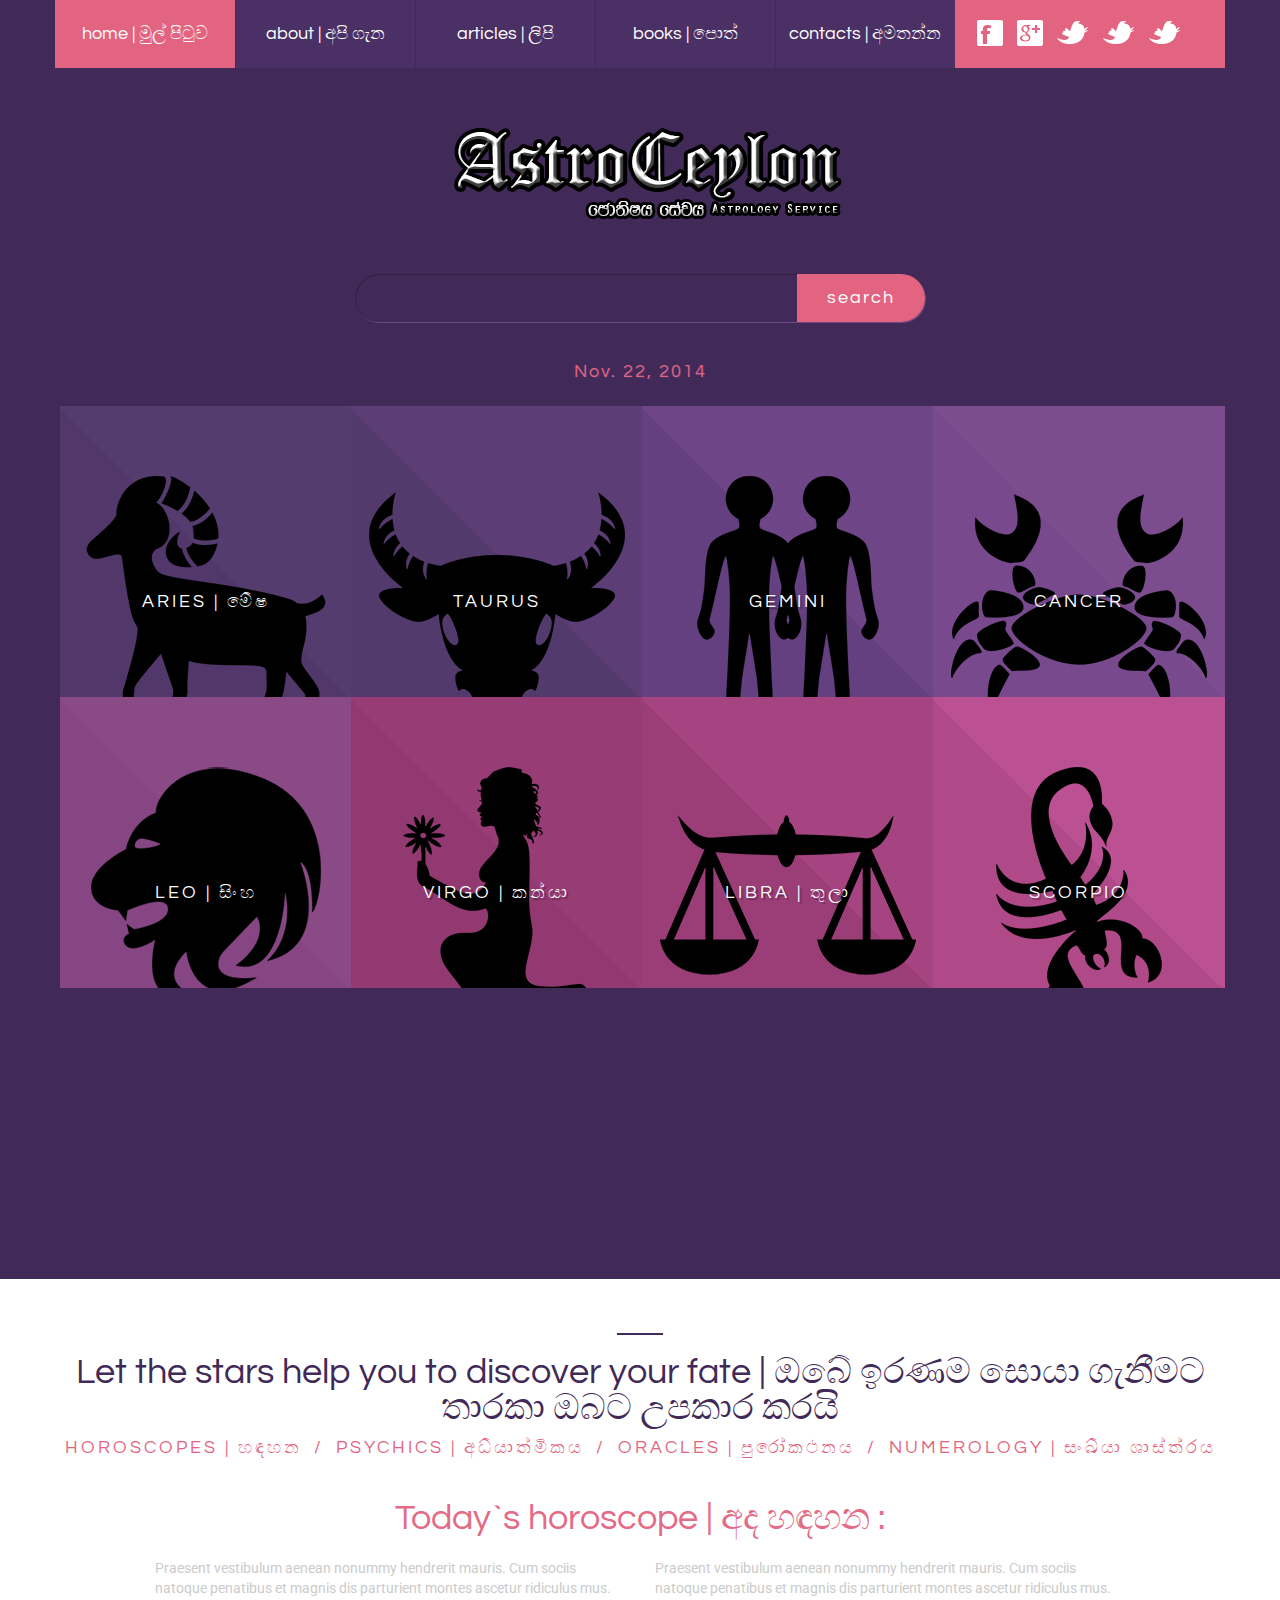
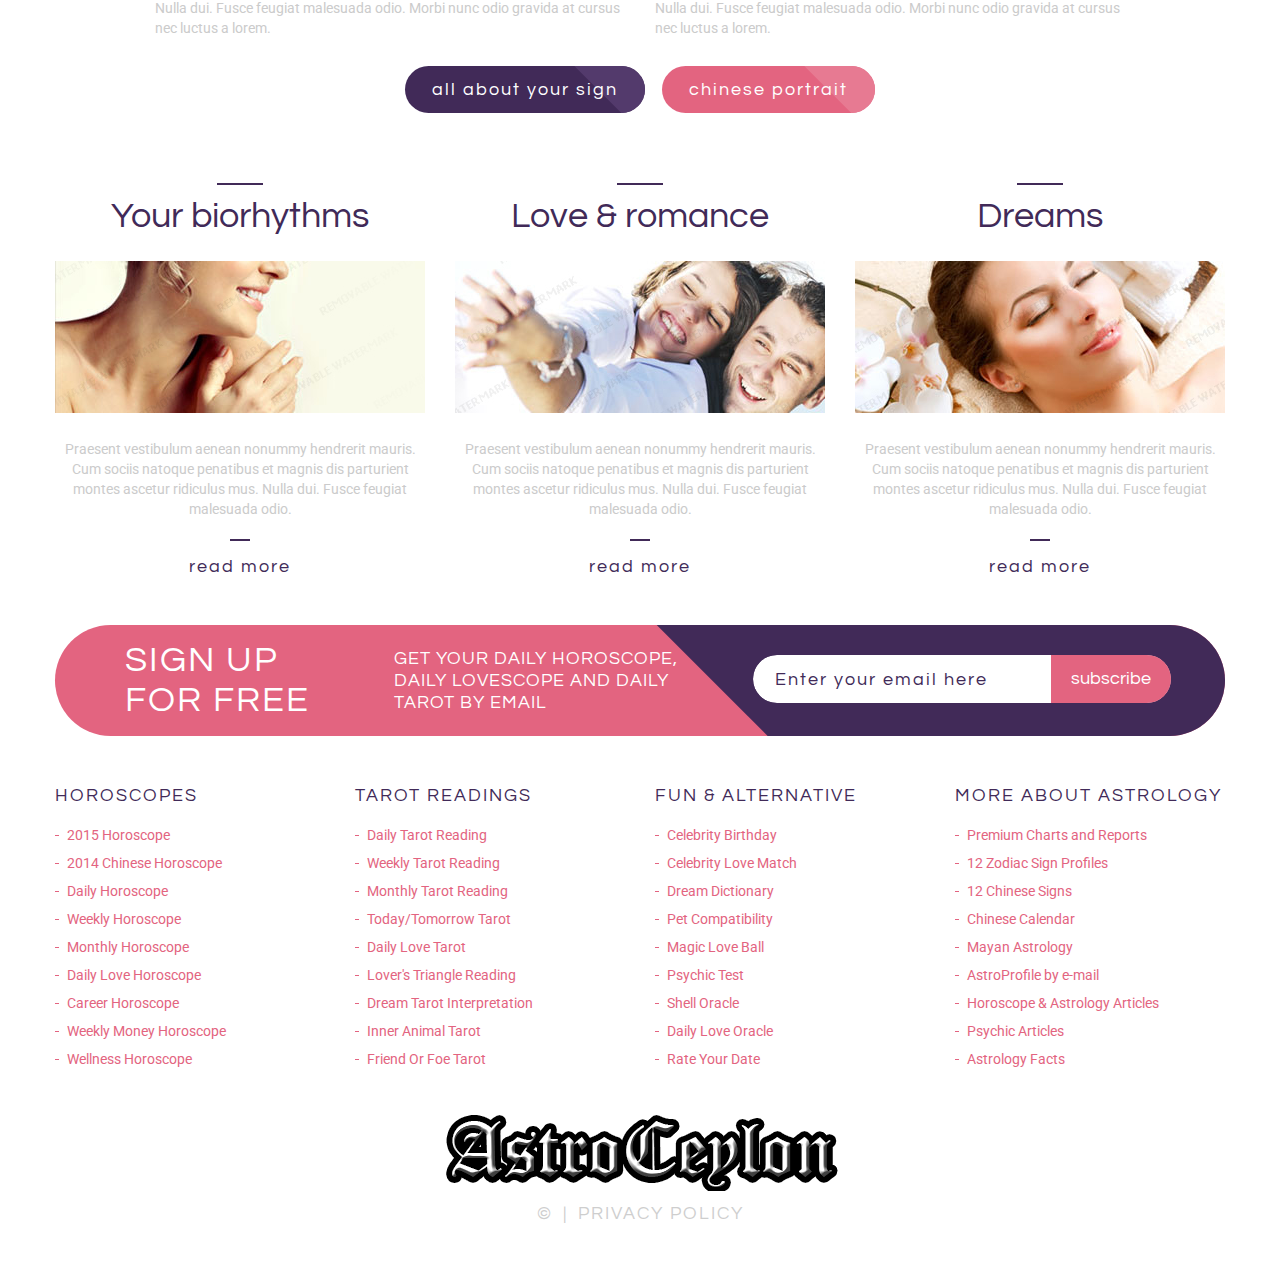
==== commit 0d37b825: "40% done" ====
--- a/index.html
+++ b/index.html
@@ -1,6 +1,7 @@
 
 <!DOCTYPE html>
 <html lang="en">
+<!--  Astrology Service  ජොතිෂය සේවය-->
 <head>
 <title>Home</title>
 <meta charset="utf-8">    
@@ -55,8 +56,8 @@
         <header class="clearfix">
             <nav class="navbar navbar-default navbar-static-top tm_navbar clearfix" role="navigation">
                 <ul class="nav sf-menu clearfix">
-                    <li class="active"><a href="index.html">home</a></li>
-                    <li class="sub-menu"><a href="index-1.html">about</a><span class="fa fa-angle-down"></span>
+                    <li class="active"><a href="index.html">home | මුල් පිටුව</a></li>
+                    <li class="sub-menu"><a href="index-1.html">about | අපි ගැන</a><span class="fa fa"></span>
                         <ul class="submenu">
             				<li><a href="#">columns 01</a></li>
                             <li><a href="#">columns 02</a></li>
@@ -68,19 +69,21 @@
                             </li>
             			</ul>
                     </li>
-                    <li><a href="index-2.html">articles</a></li>
-                    <li><a href="books.html">books</a></li>
-                    <li><a href="index-4.html">contacts</a></li>
+                    <li><a href="index-2.html">articles | ලිපි</a></li>
+                    <li><a href="books.html">books | පොත්</a></li>
+                    <li><a href="index-4.html">contacts | අමතන්න</a></li>
                 </ul>
             </nav>
             <ul class="follow_icon">
                 <li><a href="#"><img src="img/follow_icon1.png" alt=""></a></li>
                 <li><a href="#"><img src="img/follow_icon2.png" alt=""></a></li>
                 <li><a href="#"><img src="img/follow_icon3.png" alt=""></a></li>
+                <li><a href="#"><img src="img/follow_icon3.png" alt=""></a></li>
+                <li><a href="#"><img src="img/follow_icon3.png" alt=""></a></li>
             </ul>
         </header>
         <div class="logo_box">
-            <h1 class="navbar-brand navbar-brand_"><a href="index.html"><img src="img/logo.png" alt="logo"></a></h1>
+            <h1 class="navbar-brand navbar-brand_"><a href="index.html"><img src="img/zodiac/newLogo8.png" alt="logo"></a></h1>
             <div class="row">
                 <div class="col-lg-6 col-md-8 col-sm-10 col-lg-offset-3 col-md-offset-2 col-sm-offset-1">
                     <form id="search" class="search" action="search.php" method="GET" accept-charset="utf-8">
@@ -98,7 +101,7 @@
         <div class="box box1 wow fadeInUp" data-wow-delay="0.3s">
             <div><p>Praesent vestibulum aenean nonummy hendrerit mauris. Cum sociis natoque penatibus et magnis dis parturient montes ascetur ridiculus mus. Nulla dui. Fusce feugiat malesuada odio. Morbi nunc odio gravida at cursus nec luctus a lorem.</p><a href="#" class="btn-default btn5">read more</a></div>
             <figure><img src="img/zodiac/aries.png" alt=""></figure>
-            <strong>aries</strong>
+            <strong>aries | මේෂ</strong>
         </div>
         <div class="box box2 wow fadeInUp" data-wow-delay="0.2s">
             <div><p>Praesent vestibulum aenean nonummy hendrerit mauris. Cum sociis natoque penatibus et magnis dis parturient montes ascetur ridiculus mus. Nulla dui. Fusce feugiat malesuada odio. Morbi nunc odio gravida at cursus nec luctus a lorem.</p><a href="#" class="btn-default btn5">read more</a></div>
@@ -119,17 +122,17 @@
         <div class="box box5 wow fadeInUp" data-wow-delay="0.3s">
             <div><p>Praesent vestibulum aenean nonummy hendrerit mauris. Cum sociis natoque penatibus et magnis dis parturient montes ascetur ridiculus mus. Nulla dui. Fusce feugiat malesuada odio. Morbi nunc odio gravida at cursus nec luctus a lorem.</p><a href="#" class="btn-default btn5">read more</a></div>
             <figure><img src="img/zodiac/leo-lion-head-side.png" alt=""></figure>
-            <strong>leo</strong>
+            <strong>leo | සිංහ</strong>
         </div>
         <div class="box box6 wow fadeInUp" data-wow-delay="0.2s">
             <div><p>Praesent vestibulum aenean nonummy hendrerit mauris. Cum sociis natoque penatibus et magnis dis parturient montes ascetur ridiculus mus. Nulla dui. Fusce feugiat malesuada odio. Morbi nunc odio gravida at cursus nec luctus a lorem.</p><a href="#" class="btn-default btn5">read more</a></div>
             <figure><img src="img/zodiac/virgo.png" alt=""></figure>
-            <strong>virgo</strong>
+            <strong>virgo | කන්යා</strong>
         </div>
         <div class="box box7 wow fadeInUp" data-wow-delay="0.1s">
             <div><p>Praesent vestibulum aenean nonummy hendrerit mauris. Cum sociis natoque penatibus et magnis dis parturient montes ascetur ridiculus mus. Nulla dui. Fusce feugiat malesuada odio. Morbi nunc odio gravida at cursus nec luctus a lorem.</p><a href="#" class="btn-default btn5">read more</a></div>
             <figure><img src="img/zodiac/libra-sign-1.png" alt=""></figure>
-            <strong>libra</strong>
+            <strong>libra | තුලා</strong>
         </div>
         <div class="box box8 wow fadeInUp">
             <div><p>Praesent vestibulum aenean nonummy hendrerit mauris. Cum sociis natoque penatibus et magnis dis parturient montes ascetur ridiculus mus. Nulla dui. Fusce feugiat malesuada odio. Morbi nunc odio gravida at cursus nec luctus a lorem.</p><a href="#" class="btn-default btn5">read more</a></div>
@@ -155,25 +158,29 @@
         <div class="box box12 wow fadeInUp">
             <div><p>Praesent vestibulum aenean nonummy hendrerit mauris. Cum sociis natoque penatibus et magnis dis parturient montes ascetur ridiculus mus. Nulla dui. Fusce feugiat malesuada odio. Morbi nunc odio gravida at cursus nec luctus a lorem.</p><a href="#" class="btn-default btn5">read more</a></div>
             <figure><img src="img/zodiac/pisces.png" alt=""></figure>
-            <strong>pisces</strong>
-        </div>
+            <strong>pisces | මීන</strong>
+        </div>
+<!--
+        <br/>
+        <br/>
+-->
     </div>
 </div>
 <!--content-->
 <div class="content"> 
     <div class="thumb-box1">
         <div class="container">          
-            <h2>Let the stars help you to discover your fate</h2>
+            <h2>Let the stars help you to discover your fate | ඔබේ ඉරණම සොයා ගැනීමට තාරකා ඔබට උපකාර කරයි</h2>
             <ul class="list1">
-                <li><a href="#">Horoscopes</a></li>
-                <li><a href="#">psychics</a></li>
-                <li><a href="#">tarot</a></li>
-                <li><a href="#">oracles</a></li>
-                <li><a href="#">numerology</a></li>
-                <li><a href="#">forecasts</a></li>
-                <li><a href="#">faraway fortunes</a></li>
+                <li><a href="#">Horoscopes | හඳහන</a></li>
+                <li><a href="#">psychics | අධ්යාත්මිකය</a></li>
+<!--                <li><a href="#">tarot</a></li>-->
+                <li><a href="#">oracles | පුරෝකථනය</a></li>
+                <li><a href="#">numerology | සංඛ්යා ශාස්ත්රය</a></li>
+<!--                <li><a href="#">forecasts</a></li>-->
+<!--                <li><a href="#">faraway fortunes</a></li>-->
             </ul>
-            <strong>Today`s horoscope:</strong>
+            <strong>Today`s horoscope | අද හඳහන :</strong>
             <div class="row">
                 <div class="col-lg-5 col-md-6 col-sm-6 col-lg-offset-1">
                     <p>Praesent vestibulum aenean nonummy hendrerit mauris. Cum sociis natoque penatibus et magnis dis parturient montes ascetur ridiculus mus. Nulla dui. Fusce feugiat malesuada odio. Morbi nunc odio gravida at cursus nec luctus a lorem.</p>
@@ -318,7 +325,7 @@
 <!--footer-->
 <footer> 
     <div class="container">
-        <figure><img src="img/foo_logo.png" alt=""></figure>
+        <figure><img src="img/zodiac/newLogofooter.png" alt=""></figure><br/>
         <p>&copy; <em id="copyright-year"></em> <span>|</span> <a href="index-5.html">Privacy Policy</a></p>
     </div>
   <!-- {%FOOTER_LINK} -->
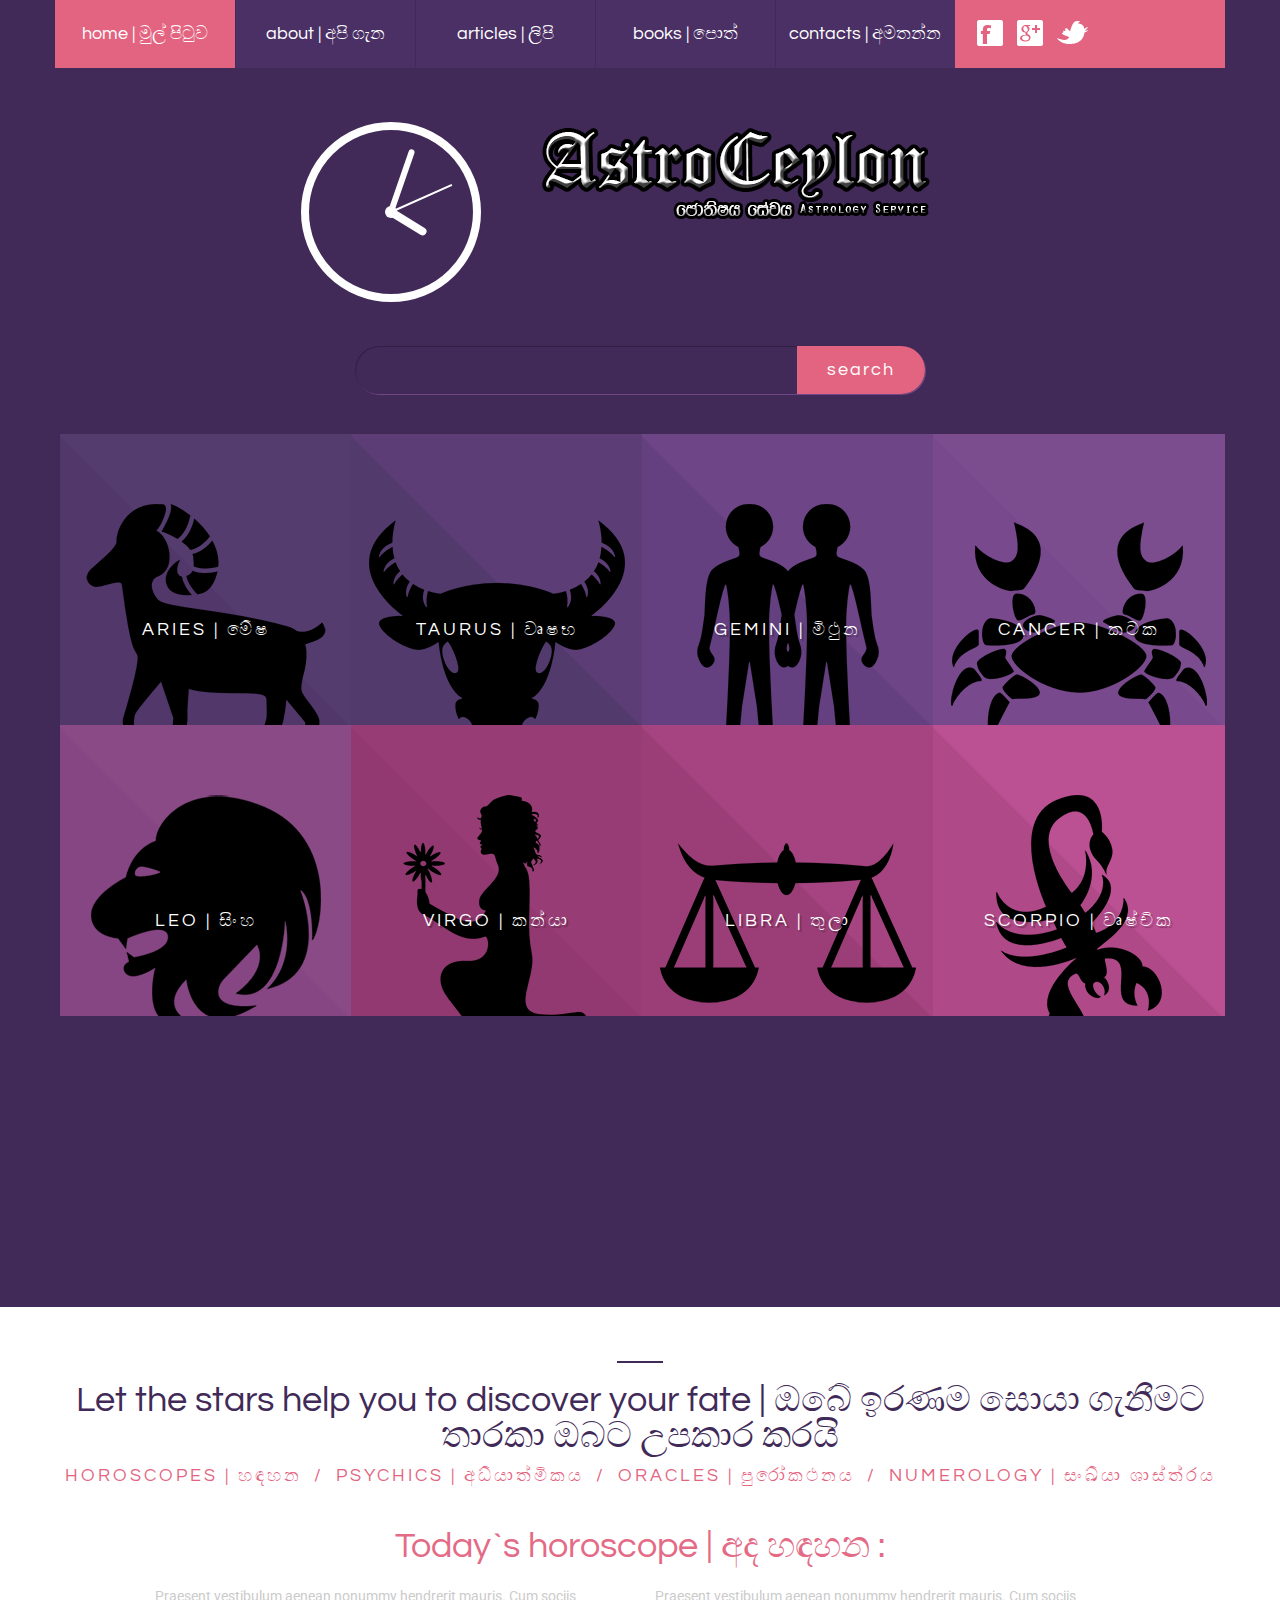
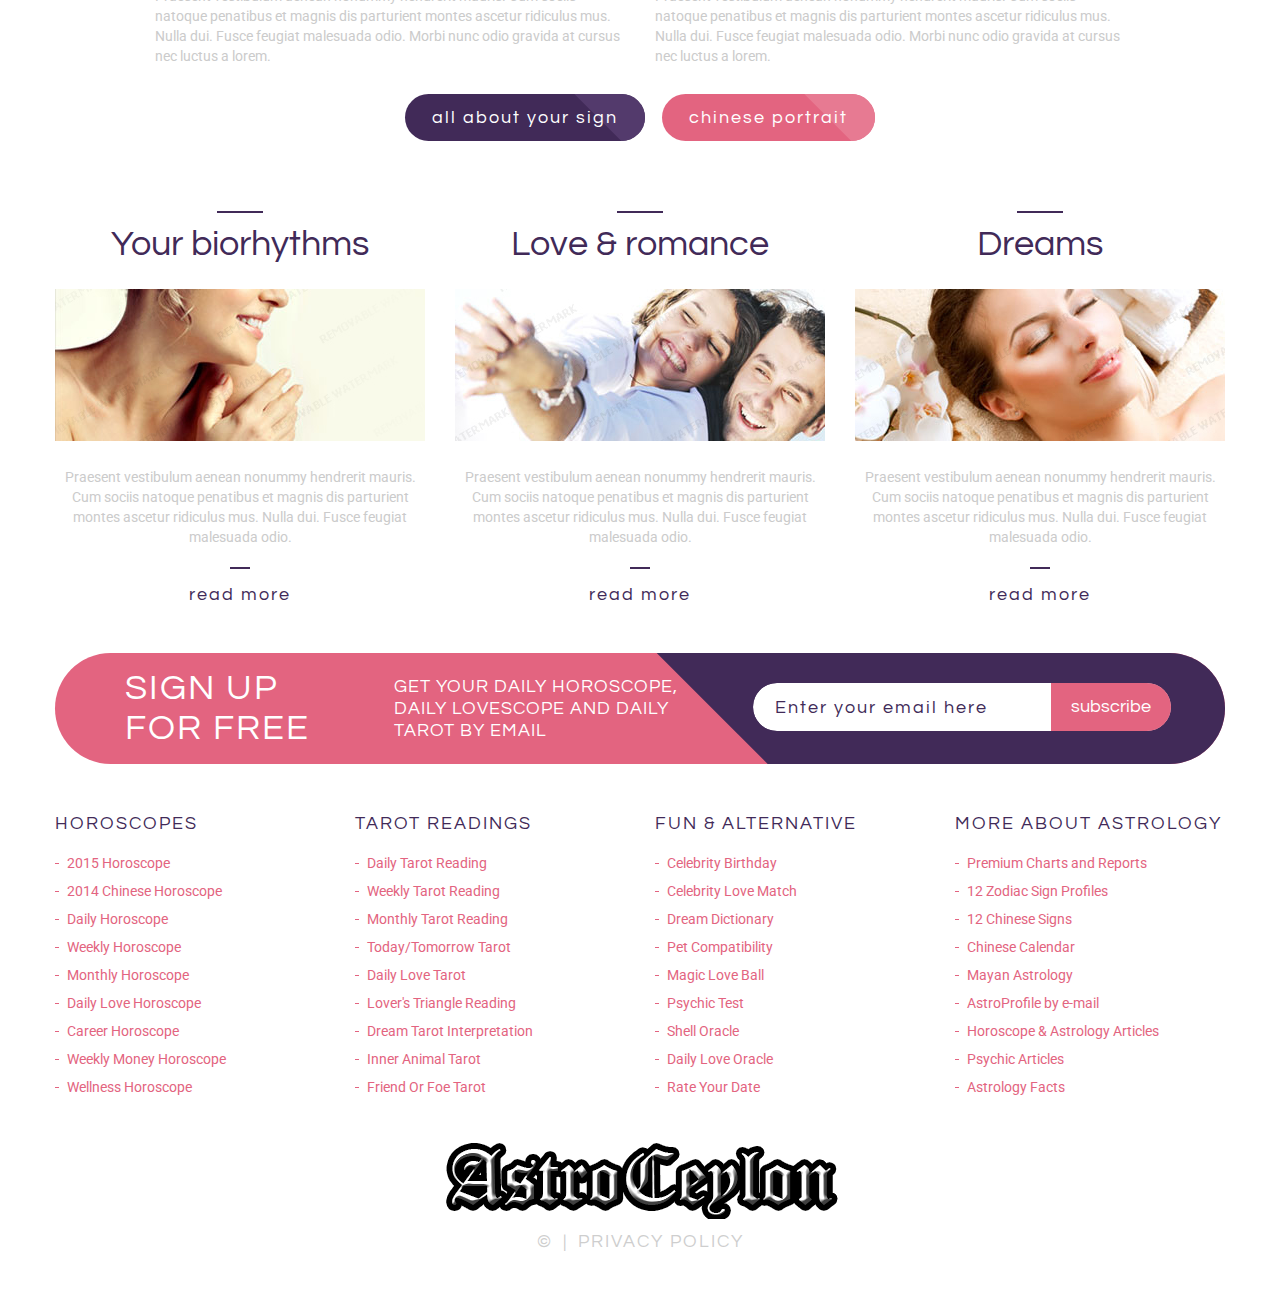
==== commit d24b591e: "sk" ====
--- a/index.html
+++ b/index.html
@@ -17,6 +17,8 @@
 <link rel="stylesheet" href="css/style.css">
 <link rel="stylesheet" href="css/animate.css">
 <link rel="stylesheet" href="fonts/font-awesome.css">
+<link rel="stylesheet" href="css/clock.css">
+<link rel="stylesheet" href="css/digitalClock.css">
 <!--JS-->
 <script src="js/jquery.js"></script>
 <script src="js/jquery-migrate-1.2.1.min.js"></script>
@@ -27,13 +29,31 @@
 <!--[if (gt IE 9)|!(IE)]><!-->
 <script src="js/wow/wow.js"></script>
 <script src="js/wow/device.min.js"></script>
+<script src="js/moment.js"></script>
+<script src="js/clock.js"></script>
+<script>
+    moment().format();
+</script>
 <script>
     $(document).ready(function () {       
       if ($('html').hasClass('desktop')) {
         new WOW().init();
       }   
+        var interval = setInterval(function() {
+        var momentNow = moment();
+        $('#date-part').html(momentNow.format('YYYY MMMM DD') + ' '
+                            + momentNow.format('dddd')
+                             .substring(0,3).toUpperCase());
+        $('#time-part').html(momentNow.format('A hh:mm:ss'));
+    }, 100);
+    
+    $('#stop-interval').on('click', function() {
+        clearInterval(interval);
     });
+    });
+    
 </script>
+    
 <!--<![endif]-->
 
 <!--[if lt IE 9]>
@@ -50,6 +70,7 @@
   <![endif]-->
 </head>
 <body>
+    
 <div class="main">
     <!--header-->
     <div class="container">
@@ -57,7 +78,7 @@
             <nav class="navbar navbar-default navbar-static-top tm_navbar clearfix" role="navigation">
                 <ul class="nav sf-menu clearfix">
                     <li class="active"><a href="index.html">home | මුල් පිටුව</a></li>
-                    <li class="sub-menu"><a href="index-1.html">about | අපි ගැන</a><span class="fa fa"></span>
+                    <li class="sub-menu"><a href="about.html">about | අපි ගැන</a><span class="fa fa"></span>
                         <ul class="submenu">
             				<li><a href="#">columns 01</a></li>
                             <li><a href="#">columns 02</a></li>
@@ -69,30 +90,50 @@
                             </li>
             			</ul>
                     </li>
-                    <li><a href="index-2.html">articles | ලිපි</a></li>
+                    <li><a href="articles.html">articles | ලිපි</a></li>
                     <li><a href="books.html">books | පොත්</a></li>
-                    <li><a href="index-4.html">contacts | අමතන්න</a></li>
+                    <li><a href="contact.html">contacts | අමතන්න</a></li>
                 </ul>
             </nav>
             <ul class="follow_icon">
                 <li><a href="#"><img src="img/follow_icon1.png" alt=""></a></li>
                 <li><a href="#"><img src="img/follow_icon2.png" alt=""></a></li>
                 <li><a href="#"><img src="img/follow_icon3.png" alt=""></a></li>
-                <li><a href="#"><img src="img/follow_icon3.png" alt=""></a></li>
-                <li><a href="#"><img src="img/follow_icon3.png" alt=""></a></li>
+<!--
+                <li><a><div class="col-md-1">
+                    <div class='time-frame'>
+                        <div id='date-part'></div>
+                        <div id='time-part'></div>
+                    </div>
+                </div></a> </li>
+-->
+                
             </ul>
         </header>
+        
         <div class="logo_box">
-            <h1 class="navbar-brand navbar-brand_"><a href="index.html"><img src="img/zodiac/newLogo8.png" alt="logo"></a></h1>
+            <h1 class="navbar-brand navbar-brand_"><a href="index.html"><img src="img/mainLogo.png" alt="logo"></a> <div class="col-md-3">
+                <div class="hero-circle">
+                     <div class="hero-face">
+                        <div id="hour" class="hero-hour"></div>
+                        <div id="minute" class="hero-minute"></div>
+                        <div id="second" class="hero-second"></div>
+                     </div>
+		         </div>
+                
+            </div>
+            </h1>
+            
             <div class="row">
                 <div class="col-lg-6 col-md-8 col-sm-10 col-lg-offset-3 col-md-offset-2 col-sm-offset-1">
                     <form id="search" class="search" action="search.php" method="GET" accept-charset="utf-8">
                         <input type="text" name="s" value="" onfocus="if (this.value == '') {this.value=''}" onblur="if (this.value == '') {this.value=''}">
                         <a href="#" onClick="document.getElementById('search').submit()">search</a>
                     </form>
-                    <time datetime="2014-01-01">Nov. 22, 2014</time>
-                </div>
-            </div>
+                </div>
+               
+            </div>
+            
         </div>
     </div>
 </div>
@@ -106,17 +147,17 @@
         <div class="box box2 wow fadeInUp" data-wow-delay="0.2s">
             <div><p>Praesent vestibulum aenean nonummy hendrerit mauris. Cum sociis natoque penatibus et magnis dis parturient montes ascetur ridiculus mus. Nulla dui. Fusce feugiat malesuada odio. Morbi nunc odio gravida at cursus nec luctus a lorem.</p><a href="#" class="btn-default btn5">read more</a></div>
             <figure><img src="img/zodiac/taurus.png" alt=""></figure>
-            <strong>taurus</strong>
+            <strong>taurus | වෘෂභ</strong>
         </div>
         <div class="box box3 wow fadeInUp" data-wow-delay="0.1s">
             <div><p>Praesent vestibulum aenean nonummy hendrerit mauris. Cum sociis natoque penatibus et magnis dis parturient montes ascetur ridiculus mus. Nulla dui. Fusce feugiat malesuada odio. Morbi nunc odio gravida at cursus nec luctus a lorem.</p><a href="#" class="btn-default btn5">read more</a></div>
             <figure><img src="img/zodiac/gemini-male-twins-zodiac-sign-symbol.png" alt=""></figure>
-            <strong>gemini</strong>
+            <strong>gemini | මිථුන</strong>
         </div>
         <div class="box box4 wow fadeInUp">
             <div><p>Praesent vestibulum aenean nonummy hendrerit mauris. Cum sociis natoque penatibus et magnis dis parturient montes ascetur ridiculus mus. Nulla dui. Fusce feugiat malesuada odio. Morbi nunc odio gravida at cursus nec luctus a lorem.</p><a href="#" class="btn-default btn5">read more</a></div>
             <figure><img src="img/zodiac/cancer.png" alt=""></figure>
-            <strong>cancer</strong>
+            <strong>cancer | කටක</strong>
         </div>
         
         <div class="box box5 wow fadeInUp" data-wow-delay="0.3s">
@@ -137,23 +178,23 @@
         <div class="box box8 wow fadeInUp">
             <div><p>Praesent vestibulum aenean nonummy hendrerit mauris. Cum sociis natoque penatibus et magnis dis parturient montes ascetur ridiculus mus. Nulla dui. Fusce feugiat malesuada odio. Morbi nunc odio gravida at cursus nec luctus a lorem.</p><a href="#" class="btn-default btn5">read more</a></div>
             <figure><img src="img/zodiac/scorpio.png" alt=""></figure>
-            <strong>scorpio</strong>
+            <strong>scorpio | වෘෂ්චික</strong>
         </div>
         
         <div class="box box9 wow fadeInUp" data-wow-delay="0.3s">
             <div><p>Praesent vestibulum aenean nonummy hendrerit mauris. Cum sociis natoque penatibus et magnis dis parturient montes ascetur ridiculus mus. Nulla dui. Fusce feugiat malesuada odio. Morbi nunc odio gravida at cursus nec luctus a lorem.</p><a href="#" class="btn-default btn5">read more</a></div>
             <figure><img src="img/zodiac/sagittarius-sign.png" alt=""></figure>
-            <strong>sagittarius</strong>
+            <strong>sagittarius | ධනු</strong>
         </div>
         <div class="box box10 wow fadeInUp" data-wow-delay="0.2s">
             <div><p>Praesent vestibulum aenean nonummy hendrerit mauris. Cum sociis natoque penatibus et magnis dis parturient montes ascetur ridiculus mus. Nulla dui. Fusce feugiat malesuada odio. Morbi nunc odio gravida at cursus nec luctus a lorem.</p><a href="#" class="btn-default btn5">read more</a></div>
-            <figure><img src="img/zodiac/capricorn.png" alt=""></figure>
-            <strong>capricorn</strong>
+            <figure><img src="img/zodiac/capricorn-3.png" alt=""></figure>
+            <strong>capricorn | මකර</strong>
         </div>
         <div class="box box11 wow fadeInUp" data-wow-delay="0.1s">
             <div><p>Praesent vestibulum aenean nonummy hendrerit mauris. Cum sociis natoque penatibus et magnis dis parturient montes ascetur ridiculus mus. Nulla dui. Fusce feugiat malesuada odio. Morbi nunc odio gravida at cursus nec luctus a lorem.</p><a href="#" class="btn-default btn5">read more</a></div>
             <figure><img src="img/zodiac/aquarius-astrological-sign-symbol-1.png" alt=""></figure>
-            <strong>aquarius</strong>
+            <strong>aquarius | කුම්භ</strong>
         </div>
         <div class="box box12 wow fadeInUp">
             <div><p>Praesent vestibulum aenean nonummy hendrerit mauris. Cum sociis natoque penatibus et magnis dis parturient montes ascetur ridiculus mus. Nulla dui. Fusce feugiat malesuada odio. Morbi nunc odio gravida at cursus nec luctus a lorem.</p><a href="#" class="btn-default btn5">read more</a></div>
@@ -325,7 +366,7 @@
 <!--footer-->
 <footer> 
     <div class="container">
-        <figure><img src="img/zodiac/newLogofooter.png" alt=""></figure><br/>
+        <figure><img src="img/mainLogofooter.png" alt=""></figure><br/>
         <p>&copy; <em id="copyright-year"></em> <span>|</span> <a href="index-5.html">Privacy Policy</a></p>
     </div>
   <!-- {%FOOTER_LINK} -->
--- a/css/clock.css
+++ b/css/clock.css
@@ -0,0 +1,72 @@
+.hero-circle {
+  width: 180px;
+  height: 180px;
+  margin: 0 auto;
+  position: relative;
+  border: 8px solid white;
+  border-radius: 50%;
+  background: url(../img/bg.png) 0 50%;
+}
+
+.hero-face {
+  width: 100%;
+  height: 100%;
+}
+
+.hero-face:after {
+  position: absolute;
+  top: 50%;
+  left: 50%;
+  width: 12px;
+  height: 12px;
+  margin: -6px 0 0 -6px;
+  background: white;
+  border-radius: 6px;
+  content: "";
+  display: block;
+}
+
+.hero-hour {
+  width: 0;
+  height: 0;
+  position: absolute;
+  top: 50%;
+  left: 50%;
+  margin: -4px 0 -4px -25%;
+  padding: 4px 0 4px 25%;
+  background: white;
+  -webkit-transform-origin: 100% 50%;
+  -ms-transform-origin: 100% 50%;
+  transform-origin: 100% 50%;
+  border-radius: 4px 0 0 4px;
+}
+
+.hero-minute {
+  width: 0;
+  height: 0;
+  position: absolute;
+  top: 50%;
+  left: 50%;
+  margin: -40% -3px 0;
+  padding: 40% 3px 0;
+  background: white;
+  -webkit-transform-origin: 50% 100%;
+  -ms-transform-origin: 50% 100%;
+  transform-origin: 50% 100%;
+  border-radius: 3px 3px 0 0;
+}
+
+.hero-second {
+  width: 0;
+  height: 0;
+  position: absolute;
+  top: 50%;
+  left: 50%;
+  margin: -40% -1px 0 0;
+  padding: 40% 1px 0;
+  background: white;
+  -webkit-transform-origin: 50% 100%;
+  -ms-transform-origin: 50% 100%;
+  transform-origin: 50% 100%;
+}
+
--- a/css/digitalClock.css
+++ b/css/digitalClock.css
@@ -0,0 +1,20 @@
+.time-frame {
+    background-color: transparent;
+    color: #ffffff;
+    width: 300px;
+    font-family: Arial;
+    z-index: 99;
+}
+
+.time-frame > div {
+    width: 100%;
+    text-align: center;
+}
+
+#date-part {
+    font-size: 1.2em;
+    
+}
+#time-part {
+    font-size: 2em;
+}